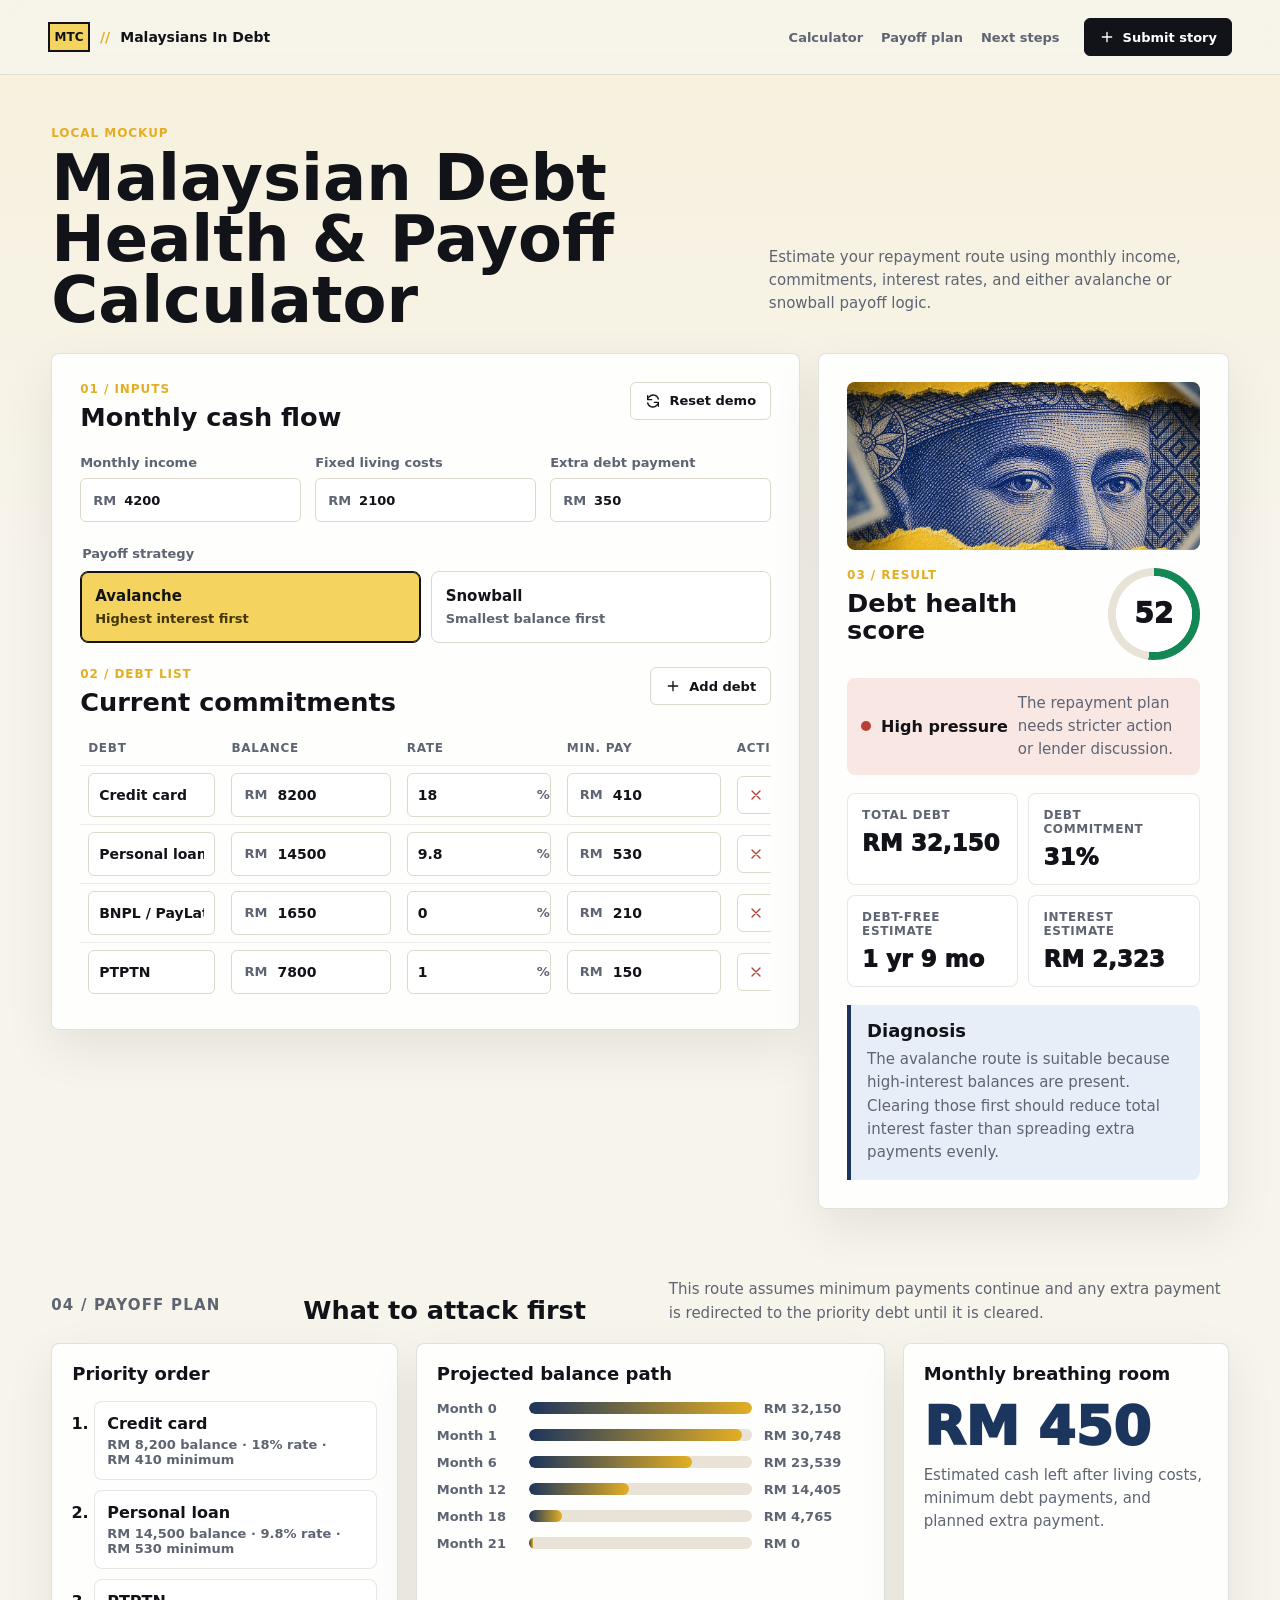
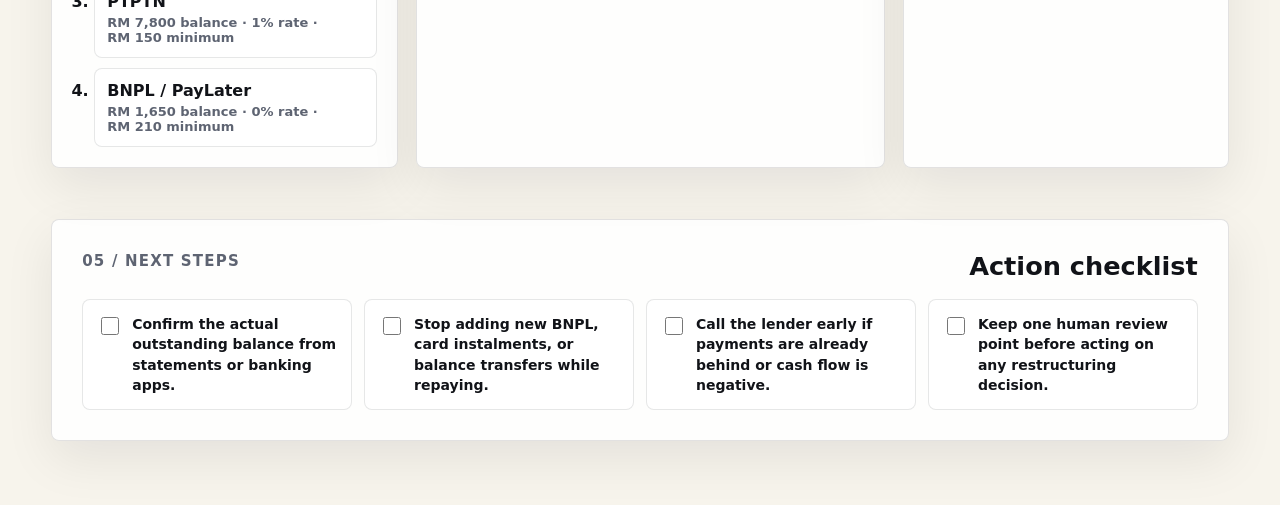
==== index.html @ d9e8694c "Publish debt calculator static preview" ====
<!doctype html>
<html lang="en">
  <head>
    <meta charset="UTF-8" />
    <meta name="viewport" content="width=device-width, initial-scale=1.0" />
    <meta
      name="description"
      content="A local mockup for the Malaysian Debt Health and Payoff Calculator."
    />
    <title>Debt Health & Payoff Calculator | Malaysians In Debt</title>
    <link rel="stylesheet" href="./debt-calculator.css" />
    <script defer src="./debt-calculator.js"></script>
  </head>
  <body>
    <header class="site-header" aria-label="Primary navigation">
      <a class="brand-lockup" href="#calculator" aria-label="Malaysians In Debt calculator">
        <span class="brand-mark">MTC</span>
        <span class="brand-divider" aria-hidden="true">//</span>
        <span>Malaysians In Debt</span>
      </a>
      <nav class="header-nav" aria-label="Page sections">
        <a href="#calculator">Calculator</a>
        <a href="#payoff-plan">Payoff plan</a>
        <a href="#next-steps">Next steps</a>
      </nav>
      <a class="header-action" href="./submission.html">
        <svg viewBox="0 0 24 24" aria-hidden="true">
          <path d="M12 5v14m-7-7h14" />
        </svg>
        Submit story
      </a>
    </header>

    <main>
      <section class="calculator-shell" id="calculator" aria-labelledby="page-title">
        <div class="app-title-row">
          <div>
            <p class="section-code">Local mockup</p>
            <h1 id="page-title">Malaysian Debt Health & Payoff Calculator</h1>
          </div>
          <p class="title-note">
            Estimate your repayment route using monthly income, commitments, interest rates,
            and either avalanche or snowball payoff logic.
          </p>
        </div>

        <div class="workbench">
          <section class="input-panel" aria-labelledby="inputs-title">
            <div class="panel-heading">
              <div>
                <p class="section-code">01 / Inputs</p>
                <h2 id="inputs-title">Monthly cash flow</h2>
              </div>
              <button class="reset-button" type="button" id="reset-demo">
                <svg viewBox="0 0 24 24" aria-hidden="true">
                  <path d="M4 4v6h6M20 20v-6h-6" />
                  <path d="M20 9A8 8 0 0 0 6.3 5.7L4 8m16 8-2.3 2.3A8 8 0 0 1 4 15" />
                </svg>
                Reset demo
              </button>
            </div>

            <form class="calculator-form" id="calculator-form">
              <div class="field-grid three-columns">
                <label>
                  <span>Monthly income</span>
                  <div class="money-field">
                    <span>RM</span>
                    <input id="monthly-income" type="number" min="0" step="50" value="4200" />
                  </div>
                </label>
                <label>
                  <span>Fixed living costs</span>
                  <div class="money-field">
                    <span>RM</span>
                    <input id="monthly-expenses" type="number" min="0" step="50" value="2100" />
                  </div>
                </label>
                <label>
                  <span>Extra debt payment</span>
                  <div class="money-field">
                    <span>RM</span>
                    <input id="extra-payment" type="number" min="0" step="25" value="350" />
                  </div>
                </label>
              </div>

              <fieldset class="strategy-fieldset">
                <legend>Payoff strategy</legend>
                <div class="segmented-control" role="radiogroup" aria-label="Payoff strategy">
                  <label>
                    <input type="radio" name="strategy" value="avalanche" checked />
                    <span>
                      <strong>Avalanche</strong>
                      Highest interest first
                    </span>
                  </label>
                  <label>
                    <input type="radio" name="strategy" value="snowball" />
                    <span>
                      <strong>Snowball</strong>
                      Smallest balance first
                    </span>
                  </label>
                </div>
              </fieldset>

              <section class="debt-editor" aria-labelledby="debts-title">
                <div class="editor-heading">
                  <div>
                    <p class="section-code">02 / Debt list</p>
                    <h2 id="debts-title">Current commitments</h2>
                  </div>
                  <button class="secondary-button" type="button" id="add-debt">
                    <svg viewBox="0 0 24 24" aria-hidden="true">
                      <path d="M12 5v14m-7-7h14" />
                    </svg>
                    Add debt
                  </button>
                </div>

                <div class="debt-table-wrap">
                  <table class="debt-table">
                    <thead>
                      <tr>
                        <th scope="col">Debt</th>
                        <th scope="col">Balance</th>
                        <th scope="col">Rate</th>
                        <th scope="col">Min. pay</th>
                        <th scope="col">Action</th>
                      </tr>
                    </thead>
                    <tbody id="debt-rows"></tbody>
                  </table>
                </div>
              </section>
            </form>
          </section>

          <aside class="results-panel" aria-labelledby="results-title">
            <div class="visual-strip">
              <img
                src="./assets/debt-cover-mtc-yellow.png"
                alt="MoneyTakCukup campaign visual with Malaysian ringgit artwork"
              />
            </div>

            <div class="score-block">
              <div>
                <p class="section-code">03 / Result</p>
                <h2 id="results-title">Debt health score</h2>
              </div>
              <div class="score-ring" aria-label="Debt health score">
                <span id="health-score">0</span>
              </div>
            </div>

            <div class="status-line" id="status-line">
              <span class="status-dot"></span>
              <strong id="status-label">Calculating</strong>
              <span id="status-copy">Enter debt details to generate the diagnosis.</span>
            </div>

            <dl class="metric-grid">
              <div>
                <dt>Total debt</dt>
                <dd id="total-debt">RM0</dd>
              </div>
              <div>
                <dt>Debt commitment</dt>
                <dd id="debt-commitment">0%</dd>
              </div>
              <div>
                <dt>Debt-free estimate</dt>
                <dd id="payoff-months">0 months</dd>
              </div>
              <div>
                <dt>Interest estimate</dt>
                <dd id="interest-paid">RM0</dd>
              </div>
            </dl>

            <div class="diagnosis">
              <h3>Diagnosis</h3>
              <p id="diagnosis-copy"></p>
            </div>
          </aside>
        </div>
      </section>

      <section class="plan-section" id="payoff-plan" aria-labelledby="plan-title">
        <div class="section-heading">
          <p class="section-code">04 / Payoff plan</p>
          <h2 id="plan-title">What to attack first</h2>
          <p>
            This route assumes minimum payments continue and any extra payment is redirected
            to the priority debt until it is cleared.
          </p>
        </div>

        <div class="plan-grid">
          <div class="priority-panel">
            <h3>Priority order</h3>
            <ol class="priority-list" id="priority-list"></ol>
          </div>
          <div class="timeline-panel">
            <h3>Projected balance path</h3>
            <div class="payoff-bars" id="payoff-bars" aria-label="Projected balance path"></div>
          </div>
          <div class="cashflow-panel">
            <h3>Monthly breathing room</h3>
            <div class="breathing-number" id="breathing-room">RM0</div>
            <p id="breathing-copy"></p>
          </div>
        </div>
      </section>

      <section class="next-section" id="next-steps" aria-labelledby="next-title">
        <div class="section-heading">
          <p class="section-code">05 / Next steps</p>
          <h2 id="next-title">Action checklist</h2>
        </div>
        <div class="checklist-grid">
          <label>
            <input type="checkbox" />
            <span>Confirm the actual outstanding balance from statements or banking apps.</span>
          </label>
          <label>
            <input type="checkbox" />
            <span>Stop adding new BNPL, card instalments, or balance transfers while repaying.</span>
          </label>
          <label>
            <input type="checkbox" />
            <span>Call the lender early if payments are already behind or cash flow is negative.</span>
          </label>
          <label>
            <input type="checkbox" />
            <span>Keep one human review point before acting on any restructuring decision.</span>
          </label>
        </div>
      </section>
    </main>
  </body>
</html>
---- debt-calculator.css ----
:root {
  --ink: #111318;
  --muted: #5e6472;
  --paper: #f7f4ec;
  --surface: #ffffff;
  --line: #ddd8cc;
  --yellow: #f4d35e;
  --yellow-strong: #e3ae24;
  --blue: #1c355d;
  --blue-soft: #e8eef8;
  --green: #148757;
  --green-soft: #e4f5ec;
  --red: #b84034;
  --red-soft: #f9e7e4;
  --shadow: 0 18px 50px rgba(17, 19, 24, 0.08);
  font-family:
    Inter, ui-sans-serif, system-ui, -apple-system, BlinkMacSystemFont, "Segoe UI",
    sans-serif;
}

* {
  box-sizing: border-box;
}

body {
  margin: 0;
  background:
    linear-gradient(180deg, rgba(244, 211, 94, 0.12), rgba(247, 244, 236, 0) 36rem),
    var(--paper);
  color: var(--ink);
}

button,
input {
  font: inherit;
}

a {
  color: inherit;
  text-decoration: none;
}

.site-header {
  position: sticky;
  top: 0;
  z-index: 10;
  display: grid;
  grid-template-columns: 1fr auto auto;
  align-items: center;
  gap: 24px;
  padding: 18px clamp(18px, 4vw, 48px);
  border-bottom: 1px solid rgba(17, 19, 24, 0.1);
  background: rgba(247, 244, 236, 0.9);
  backdrop-filter: blur(18px);
}

.brand-lockup,
.header-nav,
.header-action,
.reset-button,
.secondary-button {
  display: inline-flex;
  align-items: center;
}

.brand-lockup {
  gap: 10px;
  min-width: 0;
  font-size: 14px;
  font-weight: 800;
  letter-spacing: 0;
}

.brand-mark {
  display: inline-grid;
  place-items: center;
  width: 42px;
  height: 30px;
  border: 2px solid var(--ink);
  background: var(--yellow);
  font-size: 12px;
  line-height: 1;
}

.brand-divider {
  color: var(--yellow-strong);
}

.header-nav {
  gap: 18px;
  color: var(--muted);
  font-size: 13px;
  font-weight: 700;
}

.header-nav a:hover {
  color: var(--ink);
}

.header-action,
.reset-button,
.secondary-button {
  gap: 8px;
  height: 38px;
  padding: 0 14px;
  border: 1px solid var(--ink);
  border-radius: 6px;
  background: var(--ink);
  color: var(--surface);
  font-size: 13px;
  font-weight: 800;
  cursor: pointer;
}

.reset-button,
.secondary-button {
  border-color: var(--line);
  background: var(--surface);
  color: var(--ink);
}

.header-action svg,
.reset-button svg,
.secondary-button svg,
.remove-debt svg {
  width: 16px;
  height: 16px;
  fill: none;
  stroke: currentColor;
  stroke-width: 2;
  stroke-linecap: round;
  stroke-linejoin: round;
  flex: 0 0 auto;
}

main {
  width: min(1440px, 100%);
  margin: 0 auto;
}

.calculator-shell,
.plan-section,
.next-section {
  padding: clamp(22px, 4vw, 54px);
}

.app-title-row {
  display: grid;
  grid-template-columns: minmax(0, 1fr) minmax(260px, 460px);
  gap: 24px;
  align-items: end;
  margin-bottom: 22px;
}

.section-code {
  margin: 0 0 8px;
  color: var(--yellow-strong);
  font-size: 12px;
  font-weight: 900;
  letter-spacing: 0.08em;
  text-transform: uppercase;
}

h1,
h2,
h3,
p {
  margin-top: 0;
}

h1 {
  max-width: 780px;
  margin-bottom: 0;
  font-size: clamp(34px, 5vw, 72px);
  line-height: 0.95;
  letter-spacing: 0;
}

h2 {
  margin-bottom: 0;
  font-size: clamp(22px, 2vw, 30px);
  line-height: 1.08;
  letter-spacing: 0;
}

h3 {
  margin-bottom: 16px;
  font-size: 18px;
  line-height: 1.15;
}

.title-note,
.section-heading p,
.diagnosis p,
.cashflow-panel p,
.status-line span:last-child {
  color: var(--muted);
  font-size: 15px;
  line-height: 1.55;
}

.workbench {
  display: grid;
  grid-template-columns: minmax(0, 1.55fr) minmax(360px, 0.85fr);
  gap: 18px;
  align-items: start;
}

.input-panel,
.results-panel,
.priority-panel,
.timeline-panel,
.cashflow-panel,
.next-section {
  border: 1px solid rgba(17, 19, 24, 0.12);
  border-radius: 8px;
  background: rgba(255, 255, 255, 0.88);
  box-shadow: var(--shadow);
}

.input-panel,
.results-panel {
  padding: clamp(18px, 2.5vw, 28px);
}

.panel-heading,
.editor-heading,
.score-block,
.section-heading {
  display: flex;
  justify-content: space-between;
  gap: 18px;
  align-items: flex-start;
}

.calculator-form {
  display: grid;
  gap: 24px;
  margin-top: 24px;
}

.field-grid {
  display: grid;
  gap: 14px;
}

.three-columns {
  grid-template-columns: repeat(3, minmax(0, 1fr));
}

label {
  display: grid;
  gap: 8px;
  min-width: 0;
  color: var(--muted);
  font-size: 13px;
  font-weight: 800;
}

.money-field,
.table-input,
.rate-field {
  display: flex;
  align-items: center;
  min-height: 44px;
  border: 1px solid var(--line);
  border-radius: 6px;
  background: var(--surface);
  color: var(--muted);
  overflow: hidden;
}

.money-field span,
.rate-field span {
  padding-left: 12px;
  font-size: 13px;
  font-weight: 900;
}

input {
  width: 100%;
  min-width: 0;
  border: 0;
  background: transparent;
  color: var(--ink);
  outline: none;
}

.money-field input,
.rate-field input {
  padding: 11px 12px 11px 8px;
  font-weight: 800;
}

.strategy-fieldset {
  margin: 0;
  padding: 0;
  border: 0;
}

.strategy-fieldset legend {
  margin-bottom: 10px;
  color: var(--muted);
  font-size: 13px;
  font-weight: 900;
}

.segmented-control {
  display: grid;
  grid-template-columns: repeat(2, minmax(0, 1fr));
  gap: 10px;
}

.segmented-control label {
  position: relative;
  display: block;
  cursor: pointer;
}

.segmented-control input {
  position: absolute;
  inset: 0;
  opacity: 0;
}

.segmented-control span {
  display: grid;
  gap: 4px;
  min-height: 70px;
  padding: 14px;
  border: 1px solid var(--line);
  border-radius: 8px;
  background: var(--surface);
  color: var(--muted);
  font-size: 13px;
  line-height: 1.35;
}

.segmented-control strong {
  color: var(--ink);
  font-size: 15px;
}

.segmented-control input:checked + span {
  border-color: var(--ink);
  background: var(--yellow);
  color: #433709;
  box-shadow: inset 0 0 0 1px var(--ink);
}

.debt-editor {
  display: grid;
  gap: 14px;
}

.debt-table-wrap {
  width: 100%;
  overflow-x: auto;
}

.debt-table {
  width: 100%;
  min-width: 720px;
  border-collapse: collapse;
}

.debt-table th {
  padding: 10px 8px;
  color: var(--muted);
  font-size: 12px;
  font-weight: 900;
  text-align: left;
  text-transform: uppercase;
  letter-spacing: 0.06em;
}

.debt-table td {
  padding: 7px 8px;
  border-top: 1px solid rgba(17, 19, 24, 0.08);
}

.debt-name,
.table-input input,
.rate-field input {
  padding: 11px 10px;
  font-size: 14px;
  font-weight: 800;
}

.debt-name {
  min-height: 44px;
  border: 1px solid var(--line);
  border-radius: 6px;
  background: var(--surface);
  color: var(--ink);
}

.remove-debt {
  display: inline-grid;
  place-items: center;
  width: 38px;
  height: 38px;
  border: 1px solid var(--line);
  border-radius: 6px;
  background: var(--surface);
  color: var(--red);
  cursor: pointer;
}

.results-panel {
  display: grid;
  gap: 18px;
  position: sticky;
  top: 92px;
}

.visual-strip {
  height: 168px;
  border-radius: 8px;
  overflow: hidden;
  background: var(--yellow);
}

.visual-strip img {
  width: 100%;
  height: 100%;
  object-fit: cover;
  object-position: center 18%;
  display: block;
}

.score-ring {
  --score: 0;
  display: grid;
  place-items: center;
  width: 92px;
  height: 92px;
  border-radius: 50%;
  background:
    radial-gradient(circle at center, var(--surface) 0 58%, transparent 59%),
    conic-gradient(var(--green) calc(var(--score) * 1%), #e8e2d7 0);
  color: var(--ink);
  flex: 0 0 auto;
}

.score-ring span {
  font-size: 28px;
  font-weight: 950;
}

.status-line {
  display: grid;
  grid-template-columns: auto auto 1fr;
  gap: 10px;
  align-items: center;
  padding: 14px;
  border-radius: 8px;
  background: var(--green-soft);
}

.status-line.warning {
  background: #fff4d3;
}

.status-line.danger {
  background: var(--red-soft);
}

.status-dot {
  width: 10px;
  height: 10px;
  border-radius: 50%;
  background: var(--green);
}

.status-line.warning .status-dot {
  background: var(--yellow-strong);
}

.status-line.danger .status-dot {
  background: var(--red);
}

.metric-grid {
  display: grid;
  grid-template-columns: repeat(2, minmax(0, 1fr));
  gap: 10px;
  margin: 0;
}

.metric-grid div {
  min-height: 92px;
  padding: 14px;
  border: 1px solid rgba(17, 19, 24, 0.1);
  border-radius: 8px;
  background: var(--surface);
}

.metric-grid dt {
  color: var(--muted);
  font-size: 12px;
  font-weight: 900;
  text-transform: uppercase;
  letter-spacing: 0.05em;
}

.metric-grid dd {
  margin: 10px 0 0;
  color: var(--ink);
  font-size: 23px;
  font-weight: 950;
  line-height: 1;
}

.diagnosis {
  padding: 16px;
  border-left: 4px solid var(--blue);
  background: var(--blue-soft);
  border-radius: 0 8px 8px 0;
}

.diagnosis h3 {
  margin-bottom: 6px;
}

.diagnosis p {
  margin-bottom: 0;
}

.plan-section {
  padding-top: 18px;
}

.section-heading {
  align-items: end;
  margin-bottom: 18px;
}

.section-heading p:last-child {
  max-width: 560px;
  margin-bottom: 0;
}

.plan-grid {
  display: grid;
  grid-template-columns: minmax(260px, 0.85fr) minmax(360px, 1.15fr) minmax(240px, 0.8fr);
  gap: 18px;
}

.priority-panel,
.timeline-panel,
.cashflow-panel {
  padding: 20px;
}

.priority-list {
  display: grid;
  gap: 10px;
  margin: 0;
  padding-left: 22px;
}

.priority-list li {
  padding: 12px;
  border: 1px solid rgba(17, 19, 24, 0.1);
  border-radius: 8px;
  background: var(--surface);
  font-weight: 850;
}

.priority-list span {
  display: block;
  margin-top: 4px;
  color: var(--muted);
  font-size: 13px;
  font-weight: 700;
}

.payoff-bars {
  display: grid;
  gap: 12px;
}

.bar-row {
  display: grid;
  grid-template-columns: 80px 1fr 100px;
  gap: 12px;
  align-items: center;
  color: var(--muted);
  font-size: 13px;
  font-weight: 800;
}

.bar-track {
  height: 12px;
  border-radius: 999px;
  background: #e8e2d7;
  overflow: hidden;
}

.bar-fill {
  height: 100%;
  border-radius: inherit;
  background: linear-gradient(90deg, var(--blue), var(--yellow-strong));
}

.breathing-number {
  margin-bottom: 12px;
  color: var(--blue);
  font-size: clamp(34px, 5vw, 54px);
  font-weight: 950;
  line-height: 0.95;
}

.next-section {
  margin: 0 clamp(22px, 4vw, 54px) clamp(28px, 5vw, 72px);
  padding: clamp(20px, 3vw, 30px);
}

.checklist-grid {
  display: grid;
  grid-template-columns: repeat(4, minmax(0, 1fr));
  gap: 12px;
}

.checklist-grid label {
  display: grid;
  grid-template-columns: auto 1fr;
  align-items: start;
  gap: 10px;
  min-height: 104px;
  padding: 14px;
  border: 1px solid rgba(17, 19, 24, 0.1);
  border-radius: 8px;
  background: var(--surface);
  color: var(--ink);
  font-size: 14px;
  line-height: 1.45;
  font-weight: 750;
}

.checklist-grid input {
  width: 18px;
  height: 18px;
  accent-color: var(--ink);
}

@media (max-width: 1100px) {
  .site-header {
    grid-template-columns: 1fr auto;
  }

  .header-nav {
    display: none;
  }

  .workbench,
  .app-title-row,
  .plan-grid {
    grid-template-columns: 1fr;
  }

  .results-panel {
    position: static;
  }

  .checklist-grid {
    grid-template-columns: repeat(2, minmax(0, 1fr));
  }
}

@media (max-width: 760px) {
  .site-header {
    gap: 10px;
    padding: 14px 16px;
  }

  .brand-lockup span:last-child {
    display: none;
  }

  .header-action {
    padding: 0 10px;
  }

  .calculator-shell,
  .plan-section {
    padding: 18px 14px;
  }

  h1 {
    font-size: 40px;
  }

  .three-columns,
  .segmented-control,
  .metric-grid,
  .checklist-grid {
    grid-template-columns: 1fr;
  }

  .panel-heading,
  .editor-heading,
  .score-block,
  .section-heading {
    display: grid;
  }

  .visual-strip {
    height: 132px;
  }

  .bar-row {
    grid-template-columns: 64px 1fr;
  }

  .bar-row strong {
    grid-column: 1 / -1;
  }

  .debt-table-wrap {
    overflow: visible;
  }

  .debt-table {
    min-width: 0;
  }

  .debt-table thead {
    display: none;
  }

  .debt-table,
  .debt-table tbody,
  .debt-table tr,
  .debt-table td {
    display: block;
    width: 100%;
  }

  .debt-table tbody {
    display: grid;
    gap: 12px;
  }

  .debt-table tr {
    display: grid;
    grid-template-columns: 1fr 1fr;
    gap: 10px;
    padding: 12px;
    border: 1px solid rgba(17, 19, 24, 0.1);
    border-radius: 8px;
    background: var(--surface);
  }

  .debt-table td {
    padding: 0;
    border-top: 0;
  }

  .debt-table td::before {
    content: attr(data-label);
    display: block;
    margin-bottom: 6px;
    color: var(--muted);
    font-size: 10px;
    font-weight: 900;
    letter-spacing: 0.06em;
    text-transform: uppercase;
  }

  .debt-table td:first-child,
  .debt-table td:last-child {
    grid-column: 1 / -1;
  }

  .remove-debt {
    width: 100%;
  }

  .next-section {
    margin: 0 14px 28px;
  }
}
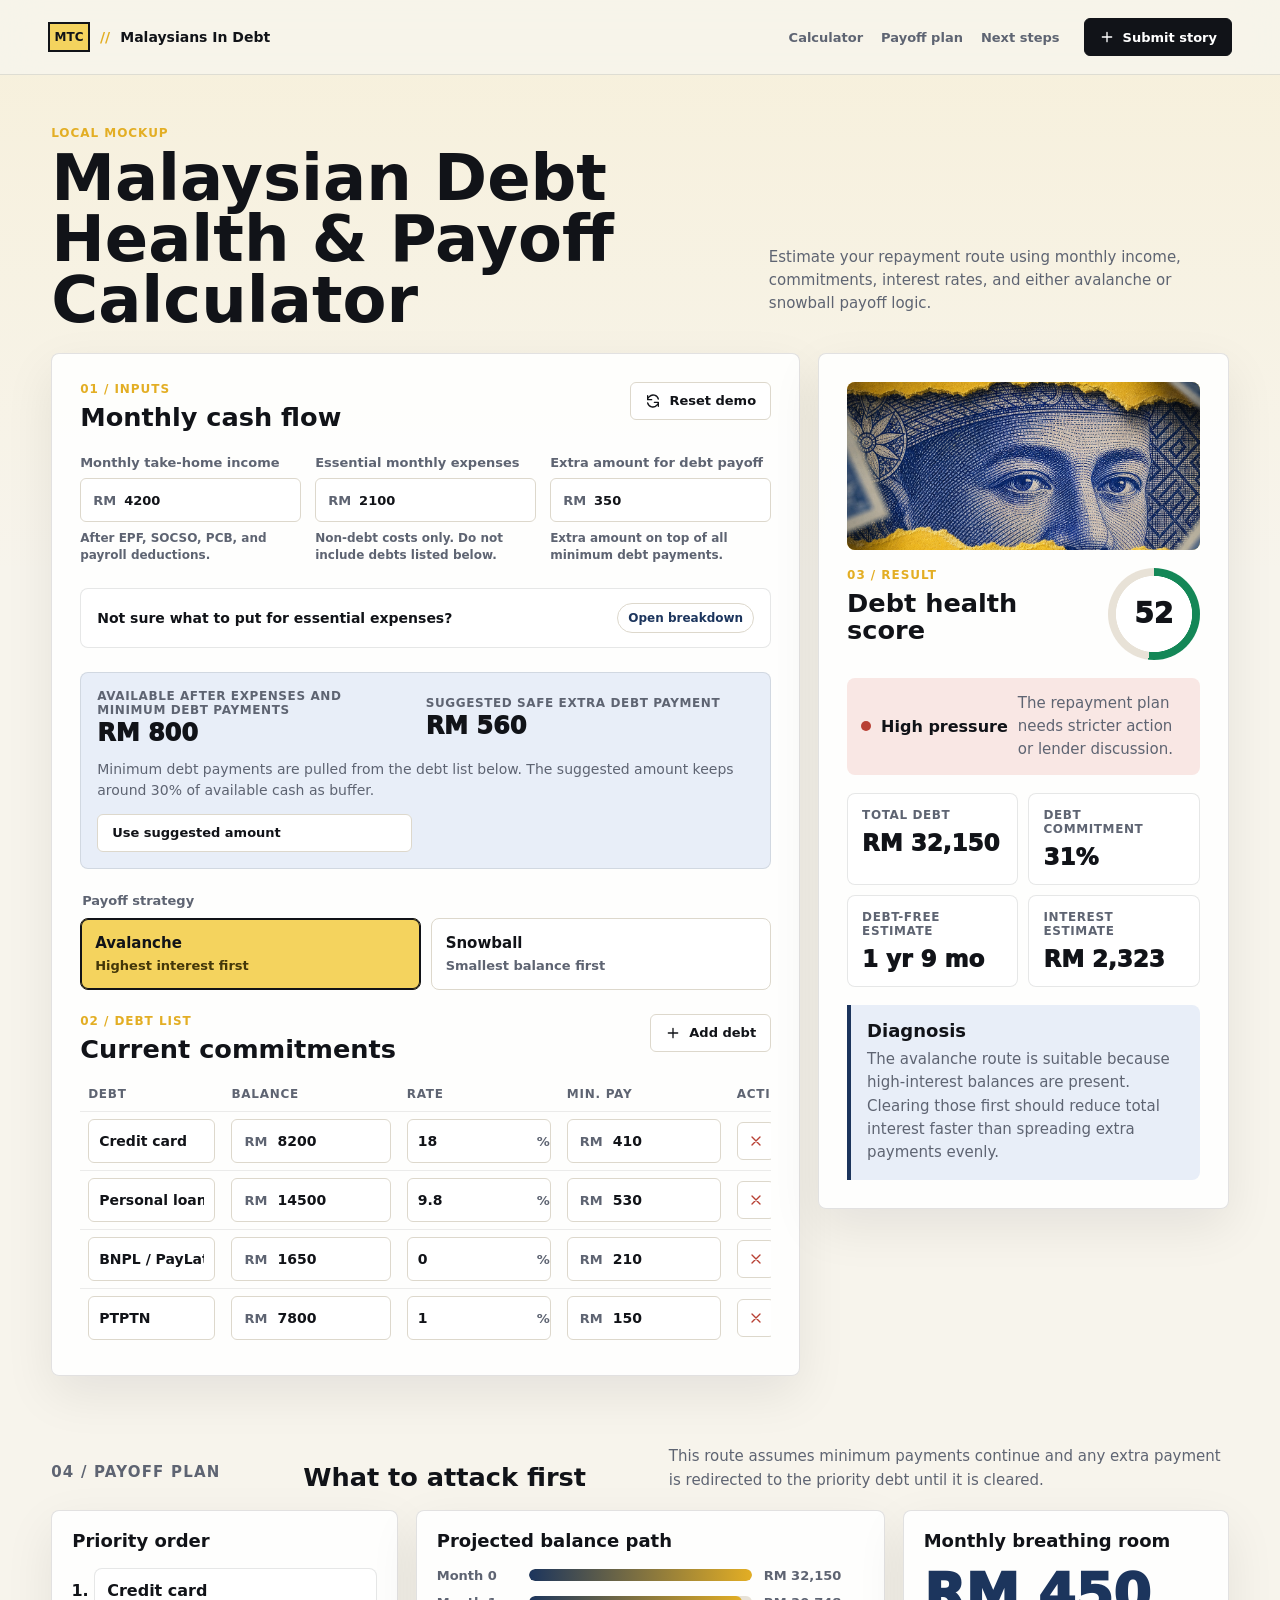
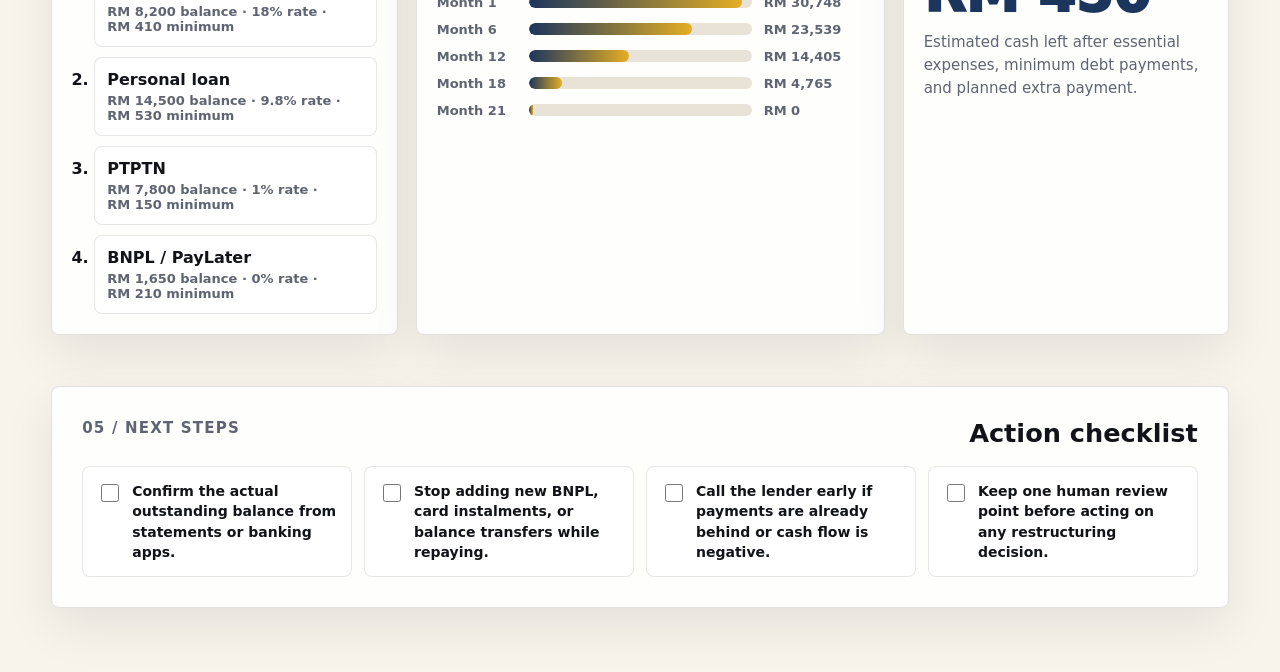
==== commit 1f48024b: "Clarify cash flow inputs and extra repayment" ====
--- a/index.html
+++ b/index.html
@@ -63,27 +63,147 @@
             <form class="calculator-form" id="calculator-form">
               <div class="field-grid three-columns">
                 <label>
-                  <span>Monthly income</span>
+                  <span>Monthly take-home income</span>
                   <div class="money-field">
                     <span>RM</span>
-                    <input id="monthly-income" type="number" min="0" step="50" value="4200" />
-                  </div>
+                    <input
+                      id="monthly-income"
+                      type="number"
+                      min="0"
+                      step="50"
+                      value="4200"
+                      aria-describedby="income-help"
+                    />
+                  </div>
+                  <small id="income-help">After EPF, SOCSO, PCB, and payroll deductions.</small>
                 </label>
                 <label>
-                  <span>Fixed living costs</span>
+                  <span>Essential monthly expenses</span>
                   <div class="money-field">
                     <span>RM</span>
-                    <input id="monthly-expenses" type="number" min="0" step="50" value="2100" />
-                  </div>
+                    <input
+                      id="monthly-expenses"
+                      type="number"
+                      min="0"
+                      step="50"
+                      value="2100"
+                      aria-describedby="expenses-help"
+                    />
+                  </div>
+                  <small id="expenses-help">Non-debt costs only. Do not include debts listed below.</small>
                 </label>
                 <label>
-                  <span>Extra debt payment</span>
+                  <span>Extra amount for debt payoff</span>
                   <div class="money-field">
                     <span>RM</span>
-                    <input id="extra-payment" type="number" min="0" step="25" value="350" />
-                  </div>
+                    <input
+                      id="extra-payment"
+                      type="number"
+                      min="0"
+                      step="25"
+                      value="350"
+                      aria-describedby="extra-payment-help"
+                    />
+                  </div>
+                  <small id="extra-payment-help">Extra amount on top of all minimum debt payments.</small>
                 </label>
               </div>
+
+              <details class="expense-breakdown">
+                <summary>
+                  <span>Not sure what to put for essential expenses?</span>
+                  <strong>Open breakdown</strong>
+                </summary>
+                <p>
+                  Use this optional breakdown for non-debt expenses only. Credit card,
+                  personal loan, BNPL, PTPTN, and other debt payments should stay in the
+                  debt list below.
+                </p>
+                <div class="expense-grid">
+                  <label>
+                    <span>Rent / parents' house</span>
+                    <div class="money-field">
+                      <span>RM</span>
+                      <input data-expense-item type="number" min="0" step="10" value="700" />
+                    </div>
+                  </label>
+                  <label>
+                    <span>Food and groceries</span>
+                    <div class="money-field">
+                      <span>RM</span>
+                      <input data-expense-item type="number" min="0" step="10" value="650" />
+                    </div>
+                  </label>
+                  <label>
+                    <span>Petrol / toll / transport</span>
+                    <div class="money-field">
+                      <span>RM</span>
+                      <input data-expense-item type="number" min="0" step="10" value="300" />
+                    </div>
+                  </label>
+                  <label>
+                    <span>Utilities</span>
+                    <div class="money-field">
+                      <span>RM</span>
+                      <input data-expense-item type="number" min="0" step="10" value="120" />
+                    </div>
+                  </label>
+                  <label>
+                    <span>Phone / internet</span>
+                    <div class="money-field">
+                      <span>RM</span>
+                      <input data-expense-item type="number" min="0" step="10" value="100" />
+                    </div>
+                  </label>
+                  <label>
+                    <span>Insurance / medical</span>
+                    <div class="money-field">
+                      <span>RM</span>
+                      <input data-expense-item type="number" min="0" step="10" value="160" />
+                    </div>
+                  </label>
+                  <label>
+                    <span>Family support</span>
+                    <div class="money-field">
+                      <span>RM</span>
+                      <input data-expense-item type="number" min="0" step="10" value="0" />
+                    </div>
+                  </label>
+                  <label>
+                    <span>Subscriptions / other</span>
+                    <div class="money-field">
+                      <span>RM</span>
+                      <input data-expense-item type="number" min="0" step="10" value="70" />
+                    </div>
+                  </label>
+                </div>
+                <div class="breakdown-footer">
+                  <div>
+                    <span>Breakdown total</span>
+                    <strong id="expense-breakdown-total">RM0</strong>
+                  </div>
+                  <button class="secondary-button" type="button" id="use-expense-breakdown">
+                    Use this as expenses
+                  </button>
+                </div>
+              </details>
+
+              <section class="extra-guidance" aria-label="Extra repayment guidance">
+                <div>
+                  <span>Available after expenses and minimum debt payments</span>
+                  <strong id="available-after-minimums">RM0</strong>
+                </div>
+                <div>
+                  <span>Suggested safe extra debt payment</span>
+                  <strong id="suggested-extra-payment">RM0</strong>
+                </div>
+                <p id="extra-payment-guidance">
+                  Minimum debt payments are calculated from the debt list below.
+                </p>
+                <button class="secondary-button" type="button" id="use-suggested-extra">
+                  Use suggested amount
+                </button>
+              </section>
 
               <fieldset class="strategy-fieldset">
                 <legend>Payoff strategy</legend>
--- a/debt-calculator.css
+++ b/debt-calculator.css
@@ -257,6 +257,14 @@
   font-weight: 800;
 }
 
+label small {
+  min-height: 34px;
+  color: var(--muted);
+  font-size: 12px;
+  line-height: 1.4;
+  font-weight: 650;
+}
+
 .money-field,
 .table-input,
 .rate-field {
@@ -290,6 +298,124 @@
 .rate-field input {
   padding: 11px 12px 11px 8px;
   font-weight: 800;
+}
+
+.expense-breakdown,
+.extra-guidance {
+  border: 1px solid rgba(17, 19, 24, 0.1);
+  border-radius: 8px;
+  background: var(--surface);
+}
+
+.expense-breakdown {
+  overflow: hidden;
+}
+
+.expense-breakdown summary {
+  display: flex;
+  align-items: center;
+  justify-content: space-between;
+  gap: 12px;
+  padding: 14px 16px;
+  color: var(--ink);
+  font-size: 14px;
+  font-weight: 900;
+  cursor: pointer;
+  list-style: none;
+}
+
+.expense-breakdown summary::-webkit-details-marker {
+  display: none;
+}
+
+.expense-breakdown summary strong {
+  padding: 7px 10px;
+  border: 1px solid var(--line);
+  border-radius: 999px;
+  color: var(--blue);
+  font-size: 12px;
+  white-space: nowrap;
+}
+
+.expense-breakdown[open] summary {
+  border-bottom: 1px solid rgba(17, 19, 24, 0.08);
+}
+
+.expense-breakdown p {
+  margin: 14px 16px 0;
+  color: var(--muted);
+  font-size: 14px;
+  line-height: 1.5;
+}
+
+.expense-grid {
+  display: grid;
+  grid-template-columns: repeat(4, minmax(0, 1fr));
+  gap: 12px;
+  padding: 16px;
+}
+
+.expense-grid label {
+  gap: 6px;
+  font-size: 12px;
+}
+
+.breakdown-footer {
+  display: flex;
+  align-items: center;
+  justify-content: space-between;
+  gap: 14px;
+  padding: 14px 16px;
+  border-top: 1px solid rgba(17, 19, 24, 0.08);
+  background: rgba(244, 211, 94, 0.14);
+}
+
+.breakdown-footer div,
+.extra-guidance div {
+  display: grid;
+  gap: 4px;
+}
+
+.breakdown-footer span,
+.extra-guidance span {
+  color: var(--muted);
+  font-size: 12px;
+  font-weight: 900;
+  letter-spacing: 0.05em;
+  text-transform: uppercase;
+}
+
+.breakdown-footer strong,
+.extra-guidance strong {
+  color: var(--ink);
+  font-size: 24px;
+  line-height: 1;
+  font-weight: 950;
+}
+
+.extra-guidance {
+  display: grid;
+  grid-template-columns: repeat(2, minmax(0, 1fr)) auto;
+  gap: 14px;
+  align-items: center;
+  padding: 16px;
+  background: var(--blue-soft);
+}
+
+.extra-guidance p {
+  grid-column: 1 / -1;
+  margin: 0;
+  color: var(--muted);
+  font-size: 14px;
+  line-height: 1.45;
+}
+
+.extra-guidance.warning {
+  background: #fff4d3;
+}
+
+.extra-guidance.danger {
+  background: var(--red-soft);
 }
 
 .strategy-fieldset {
@@ -693,9 +819,20 @@
   }
 
   .three-columns,
+  .expense-grid,
   .segmented-control,
   .metric-grid,
   .checklist-grid {
+    grid-template-columns: 1fr;
+  }
+
+  .expense-breakdown summary,
+  .breakdown-footer {
+    align-items: flex-start;
+    flex-direction: column;
+  }
+
+  .extra-guidance {
     grid-template-columns: 1fr;
   }
 
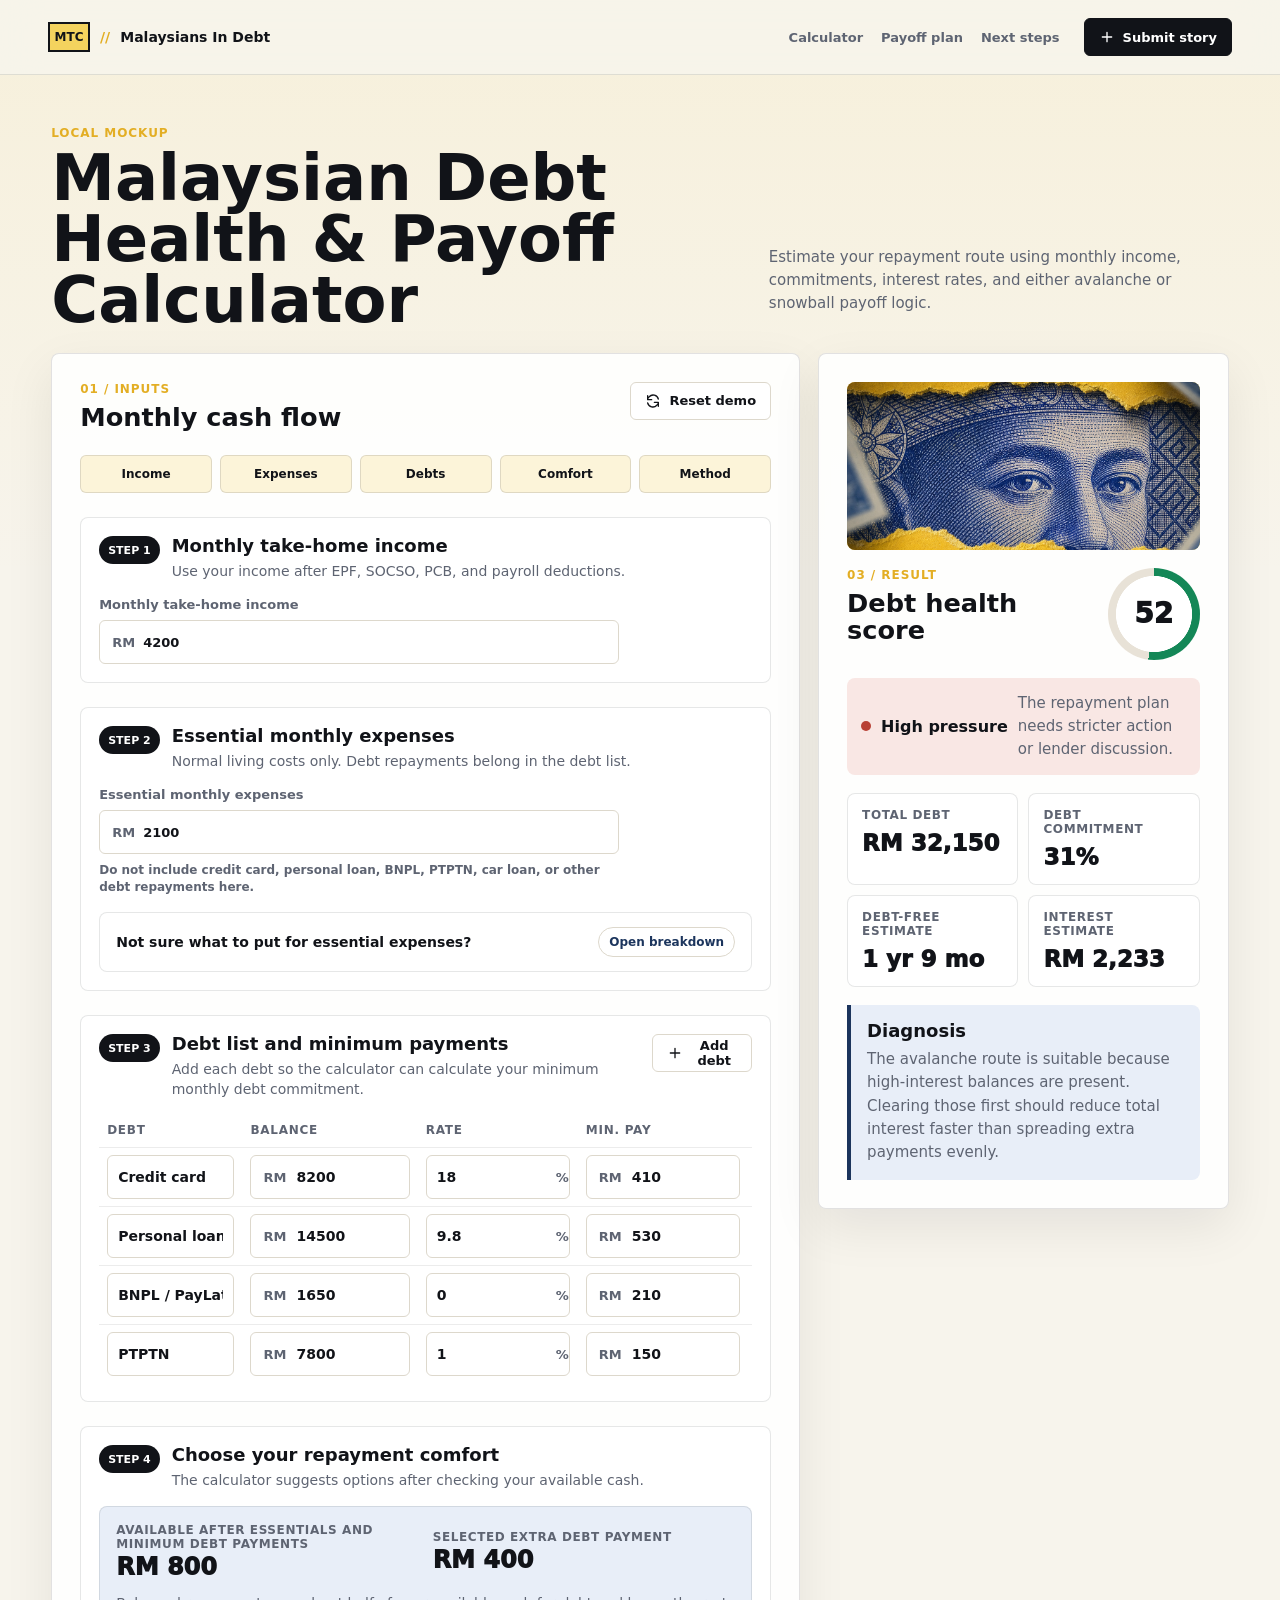
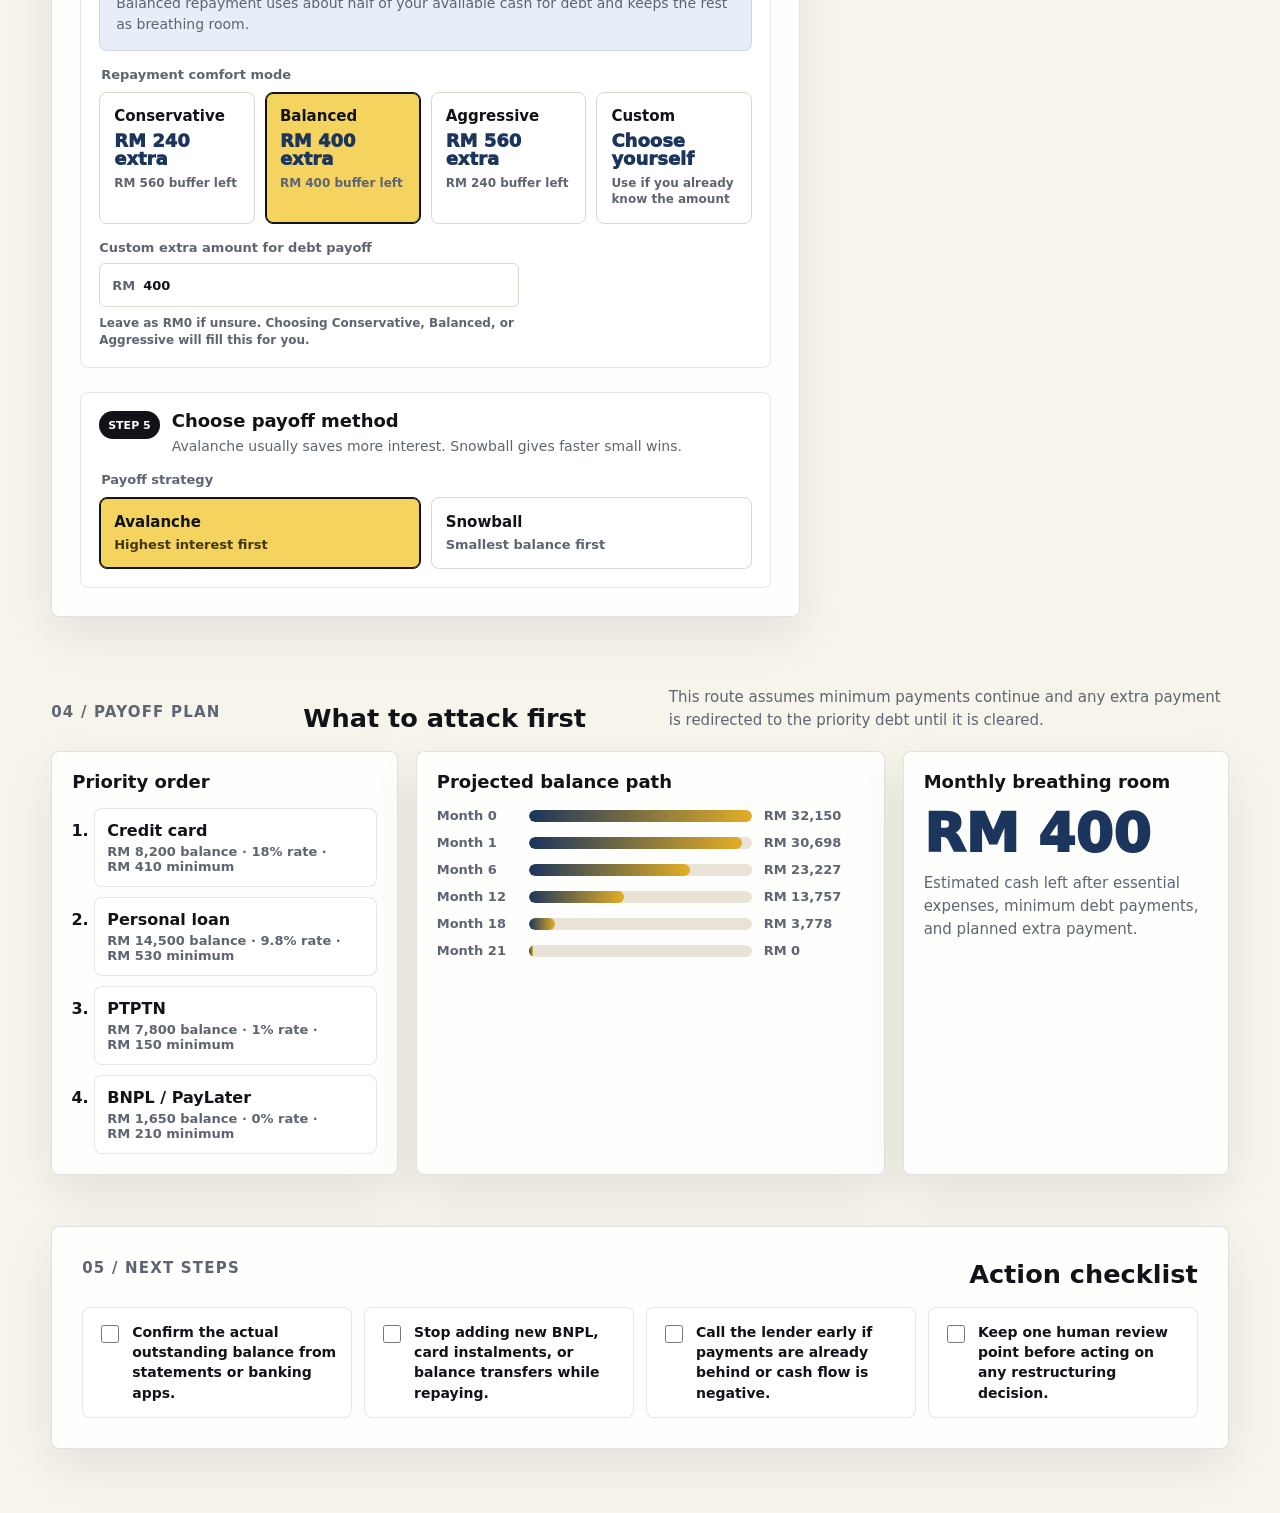
==== commit 9f0ffe6b: "Implement guided debt payoff flow" ====
--- a/index.html
+++ b/index.html
@@ -61,175 +61,136 @@
             </div>
 
             <form class="calculator-form" id="calculator-form">
-              <div class="field-grid three-columns">
-                <label>
+              <ol class="flow-progress" aria-label="Calculator steps">
+                <li>Income</li>
+                <li>Expenses</li>
+                <li>Debts</li>
+                <li>Comfort</li>
+                <li>Method</li>
+              </ol>
+
+              <section class="flow-step" aria-labelledby="income-step-title">
+                <div class="step-heading">
+                  <span>Step 1</span>
+                  <div>
+                    <h3 id="income-step-title">Monthly take-home income</h3>
+                    <p>Use your income after EPF, SOCSO, PCB, and payroll deductions.</p>
+                  </div>
+                </div>
+                <label class="wide-field">
                   <span>Monthly take-home income</span>
                   <div class="money-field">
                     <span>RM</span>
-                    <input
-                      id="monthly-income"
-                      type="number"
-                      min="0"
-                      step="50"
-                      value="4200"
-                      aria-describedby="income-help"
-                    />
-                  </div>
-                  <small id="income-help">After EPF, SOCSO, PCB, and payroll deductions.</small>
+                    <input id="monthly-income" type="number" min="0" step="50" value="4200" />
+                  </div>
                 </label>
-                <label>
+              </section>
+
+              <section class="flow-step" aria-labelledby="expenses-step-title">
+                <div class="step-heading">
+                  <span>Step 2</span>
+                  <div>
+                    <h3 id="expenses-step-title">Essential monthly expenses</h3>
+                    <p>Normal living costs only. Debt repayments belong in the debt list.</p>
+                  </div>
+                </div>
+                <label class="wide-field">
                   <span>Essential monthly expenses</span>
                   <div class="money-field">
                     <span>RM</span>
-                    <input
-                      id="monthly-expenses"
-                      type="number"
-                      min="0"
-                      step="50"
-                      value="2100"
-                      aria-describedby="expenses-help"
-                    />
-                  </div>
-                  <small id="expenses-help">Non-debt costs only. Do not include debts listed below.</small>
+                    <input id="monthly-expenses" type="number" min="0" step="50" value="2100" />
+                  </div>
+                  <small>Do not include credit card, personal loan, BNPL, PTPTN, car loan, or other debt repayments here.</small>
                 </label>
-                <label>
-                  <span>Extra amount for debt payoff</span>
-                  <div class="money-field">
-                    <span>RM</span>
-                    <input
-                      id="extra-payment"
-                      type="number"
-                      min="0"
-                      step="25"
-                      value="350"
-                      aria-describedby="extra-payment-help"
-                    />
-                  </div>
-                  <small id="extra-payment-help">Extra amount on top of all minimum debt payments.</small>
-                </label>
-              </div>
-
-              <details class="expense-breakdown">
-                <summary>
-                  <span>Not sure what to put for essential expenses?</span>
-                  <strong>Open breakdown</strong>
-                </summary>
-                <p>
-                  Use this optional breakdown for non-debt expenses only. Credit card,
-                  personal loan, BNPL, PTPTN, and other debt payments should stay in the
-                  debt list below.
-                </p>
-                <div class="expense-grid">
-                  <label>
-                    <span>Rent / parents' house</span>
-                    <div class="money-field">
-                      <span>RM</span>
-                      <input data-expense-item type="number" min="0" step="10" value="700" />
+
+                <details class="expense-breakdown">
+                  <summary>
+                    <span>Not sure what to put for essential expenses?</span>
+                    <strong>Open breakdown</strong>
+                  </summary>
+                  <p>
+                    Use this optional breakdown for non-debt expenses only. Credit card,
+                    personal loan, BNPL, PTPTN, and other debt payments should stay in the
+                    debt list below.
+                  </p>
+                  <div class="expense-grid">
+                    <label>
+                      <span>Rent / parents' house</span>
+                      <div class="money-field">
+                        <span>RM</span>
+                        <input data-expense-item type="number" min="0" step="10" value="700" />
+                      </div>
+                    </label>
+                    <label>
+                      <span>Food and groceries</span>
+                      <div class="money-field">
+                        <span>RM</span>
+                        <input data-expense-item type="number" min="0" step="10" value="650" />
+                      </div>
+                    </label>
+                    <label>
+                      <span>Petrol / toll / transport</span>
+                      <div class="money-field">
+                        <span>RM</span>
+                        <input data-expense-item type="number" min="0" step="10" value="300" />
+                      </div>
+                    </label>
+                    <label>
+                      <span>Utilities</span>
+                      <div class="money-field">
+                        <span>RM</span>
+                        <input data-expense-item type="number" min="0" step="10" value="120" />
+                      </div>
+                    </label>
+                    <label>
+                      <span>Phone / internet</span>
+                      <div class="money-field">
+                        <span>RM</span>
+                        <input data-expense-item type="number" min="0" step="10" value="100" />
+                      </div>
+                    </label>
+                    <label>
+                      <span>Insurance / medical</span>
+                      <div class="money-field">
+                        <span>RM</span>
+                        <input data-expense-item type="number" min="0" step="10" value="160" />
+                      </div>
+                    </label>
+                    <label>
+                      <span>Family support</span>
+                      <div class="money-field">
+                        <span>RM</span>
+                        <input data-expense-item type="number" min="0" step="10" value="0" />
+                      </div>
+                    </label>
+                    <label>
+                      <span>Subscriptions / other</span>
+                      <div class="money-field">
+                        <span>RM</span>
+                        <input data-expense-item type="number" min="0" step="10" value="70" />
+                      </div>
+                    </label>
+                  </div>
+                  <div class="breakdown-footer">
+                    <div>
+                      <span>Breakdown total</span>
+                      <strong id="expense-breakdown-total">RM0</strong>
                     </div>
-                  </label>
-                  <label>
-                    <span>Food and groceries</span>
-                    <div class="money-field">
-                      <span>RM</span>
-                      <input data-expense-item type="number" min="0" step="10" value="650" />
+                    <button class="secondary-button" type="button" id="use-expense-breakdown">
+                      Use this as essential expenses
+                    </button>
+                  </div>
+                </details>
+              </section>
+
+              <section class="flow-step debt-editor" aria-labelledby="debts-title">
+                <div class="editor-heading">
+                  <div class="step-heading">
+                    <span>Step 3</span>
+                    <div>
+                      <h3 id="debts-title">Debt list and minimum payments</h3>
+                      <p>Add each debt so the calculator can calculate your minimum monthly debt commitment.</p>
                     </div>
-                  </label>
-                  <label>
-                    <span>Petrol / toll / transport</span>
-                    <div class="money-field">
-                      <span>RM</span>
-                      <input data-expense-item type="number" min="0" step="10" value="300" />
-                    </div>
-                  </label>
-                  <label>
-                    <span>Utilities</span>
-                    <div class="money-field">
-                      <span>RM</span>
-                      <input data-expense-item type="number" min="0" step="10" value="120" />
-                    </div>
-                  </label>
-                  <label>
-                    <span>Phone / internet</span>
-                    <div class="money-field">
-                      <span>RM</span>
-                      <input data-expense-item type="number" min="0" step="10" value="100" />
-                    </div>
-                  </label>
-                  <label>
-                    <span>Insurance / medical</span>
-                    <div class="money-field">
-                      <span>RM</span>
-                      <input data-expense-item type="number" min="0" step="10" value="160" />
-                    </div>
-                  </label>
-                  <label>
-                    <span>Family support</span>
-                    <div class="money-field">
-                      <span>RM</span>
-                      <input data-expense-item type="number" min="0" step="10" value="0" />
-                    </div>
-                  </label>
-                  <label>
-                    <span>Subscriptions / other</span>
-                    <div class="money-field">
-                      <span>RM</span>
-                      <input data-expense-item type="number" min="0" step="10" value="70" />
-                    </div>
-                  </label>
-                </div>
-                <div class="breakdown-footer">
-                  <div>
-                    <span>Breakdown total</span>
-                    <strong id="expense-breakdown-total">RM0</strong>
-                  </div>
-                  <button class="secondary-button" type="button" id="use-expense-breakdown">
-                    Use this as expenses
-                  </button>
-                </div>
-              </details>
-
-              <section class="extra-guidance" aria-label="Extra repayment guidance">
-                <div>
-                  <span>Available after expenses and minimum debt payments</span>
-                  <strong id="available-after-minimums">RM0</strong>
-                </div>
-                <div>
-                  <span>Suggested safe extra debt payment</span>
-                  <strong id="suggested-extra-payment">RM0</strong>
-                </div>
-                <p id="extra-payment-guidance">
-                  Minimum debt payments are calculated from the debt list below.
-                </p>
-                <button class="secondary-button" type="button" id="use-suggested-extra">
-                  Use suggested amount
-                </button>
-              </section>
-
-              <fieldset class="strategy-fieldset">
-                <legend>Payoff strategy</legend>
-                <div class="segmented-control" role="radiogroup" aria-label="Payoff strategy">
-                  <label>
-                    <input type="radio" name="strategy" value="avalanche" checked />
-                    <span>
-                      <strong>Avalanche</strong>
-                      Highest interest first
-                    </span>
-                  </label>
-                  <label>
-                    <input type="radio" name="strategy" value="snowball" />
-                    <span>
-                      <strong>Snowball</strong>
-                      Smallest balance first
-                    </span>
-                  </label>
-                </div>
-              </fieldset>
-
-              <section class="debt-editor" aria-labelledby="debts-title">
-                <div class="editor-heading">
-                  <div>
-                    <p class="section-code">02 / Debt list</p>
-                    <h2 id="debts-title">Current commitments</h2>
                   </div>
                   <button class="secondary-button" type="button" id="add-debt">
                     <svg viewBox="0 0 24 24" aria-hidden="true">
@@ -253,6 +214,107 @@
                     <tbody id="debt-rows"></tbody>
                   </table>
                 </div>
+              </section>
+
+              <section class="flow-step" aria-labelledby="comfort-step-title">
+                <div class="step-heading">
+                  <span>Step 4</span>
+                  <div>
+                    <h3 id="comfort-step-title">Choose your repayment comfort</h3>
+                    <p>The calculator suggests options after checking your available cash.</p>
+                  </div>
+                </div>
+
+                <section class="extra-guidance" aria-label="Extra repayment guidance">
+                  <div>
+                    <span>Available after essentials and minimum debt payments</span>
+                    <strong id="available-after-minimums">RM0</strong>
+                  </div>
+                  <div>
+                    <span>Selected extra debt payment</span>
+                    <strong id="selected-extra-payment">RM0</strong>
+                  </div>
+                  <p id="extra-payment-guidance">
+                    Minimum debt payments are calculated from the debt list above.
+                  </p>
+                </section>
+
+                <fieldset class="comfort-fieldset">
+                  <legend>Repayment comfort mode</legend>
+                  <div class="comfort-options">
+                    <label>
+                      <input type="radio" name="repayment-mode" value="conservative" />
+                      <span>
+                        <strong>Conservative</strong>
+                        <em id="conservative-extra">RM0 extra</em>
+                        <small id="conservative-buffer">Keeps more buffer</small>
+                      </span>
+                    </label>
+                    <label>
+                      <input type="radio" name="repayment-mode" value="balanced" checked />
+                      <span>
+                        <strong>Balanced</strong>
+                        <em id="balanced-extra">RM0 extra</em>
+                        <small id="balanced-buffer">Keeps some breathing room</small>
+                      </span>
+                    </label>
+                    <label>
+                      <input type="radio" name="repayment-mode" value="aggressive" />
+                      <span>
+                        <strong>Aggressive</strong>
+                        <em id="aggressive-extra">RM0 extra</em>
+                        <small id="aggressive-buffer">Fastest, least buffer</small>
+                      </span>
+                    </label>
+                    <label>
+                      <input type="radio" name="repayment-mode" value="custom" />
+                      <span>
+                        <strong>Custom</strong>
+                        <em>Choose yourself</em>
+                        <small>Use if you already know the amount</small>
+                      </span>
+                    </label>
+                  </div>
+                </fieldset>
+
+                <label class="wide-field custom-extra-field">
+                  <span>Custom extra amount for debt payoff</span>
+                  <div class="money-field">
+                    <span>RM</span>
+                    <input id="extra-payment" type="number" min="0" step="25" value="0" />
+                  </div>
+                  <small>Leave as RM0 if unsure. Choosing Conservative, Balanced, or Aggressive will fill this for you.</small>
+                </label>
+              </section>
+
+              <section class="flow-step" aria-labelledby="method-step-title">
+                <div class="step-heading">
+                  <span>Step 5</span>
+                  <div>
+                    <h3 id="method-step-title">Choose payoff method</h3>
+                    <p>Avalanche usually saves more interest. Snowball gives faster small wins.</p>
+                  </div>
+                </div>
+
+                <fieldset class="strategy-fieldset">
+                  <legend>Payoff strategy</legend>
+                  <div class="segmented-control" role="radiogroup" aria-label="Payoff strategy">
+                    <label>
+                      <input type="radio" name="strategy" value="avalanche" checked />
+                      <span>
+                        <strong>Avalanche</strong>
+                        Highest interest first
+                      </span>
+                    </label>
+                    <label>
+                      <input type="radio" name="strategy" value="snowball" />
+                      <span>
+                        <strong>Snowball</strong>
+                        Smallest balance first
+                      </span>
+                    </label>
+                  </div>
+                </fieldset>
               </section>
             </form>
           </section>
--- a/debt-calculator.css
+++ b/debt-calculator.css
@@ -239,6 +239,68 @@
   margin-top: 24px;
 }
 
+.flow-progress {
+  display: grid;
+  grid-template-columns: repeat(5, minmax(0, 1fr));
+  gap: 8px;
+  margin: 0;
+  padding: 0;
+  list-style: none;
+}
+
+.flow-progress li {
+  min-height: 38px;
+  display: grid;
+  place-items: center;
+  border: 1px solid rgba(17, 19, 24, 0.12);
+  border-radius: 6px;
+  background: rgba(244, 211, 94, 0.22);
+  color: var(--ink);
+  font-size: 12px;
+  font-weight: 900;
+}
+
+.flow-step {
+  display: grid;
+  gap: 16px;
+  padding: 18px;
+  border: 1px solid rgba(17, 19, 24, 0.1);
+  border-radius: 8px;
+  background: rgba(255, 255, 255, 0.76);
+}
+
+.step-heading {
+  display: grid;
+  grid-template-columns: auto 1fr;
+  gap: 12px;
+  align-items: start;
+}
+
+.step-heading > span {
+  display: inline-grid;
+  place-items: center;
+  min-width: 58px;
+  min-height: 28px;
+  padding: 0 9px;
+  border-radius: 999px;
+  background: var(--ink);
+  color: var(--surface);
+  font-size: 11px;
+  font-weight: 900;
+  text-transform: uppercase;
+}
+
+.step-heading h3 {
+  margin-bottom: 4px;
+}
+
+.step-heading p {
+  margin-bottom: 0;
+  color: var(--muted);
+  font-size: 14px;
+  line-height: 1.45;
+}
+
 .field-grid {
   display: grid;
   gap: 14px;
@@ -246,6 +308,10 @@
 
 .three-columns {
   grid-template-columns: repeat(3, minmax(0, 1fr));
+}
+
+.wide-field {
+  max-width: 520px;
 }
 
 label {
@@ -395,7 +461,7 @@
 
 .extra-guidance {
   display: grid;
-  grid-template-columns: repeat(2, minmax(0, 1fr)) auto;
+  grid-template-columns: repeat(2, minmax(0, 1fr));
   gap: 14px;
   align-items: center;
   padding: 16px;
@@ -418,13 +484,15 @@
   background: var(--red-soft);
 }
 
-.strategy-fieldset {
+.strategy-fieldset,
+.comfort-fieldset {
   margin: 0;
   padding: 0;
   border: 0;
 }
 
-.strategy-fieldset legend {
+.strategy-fieldset legend,
+.comfort-fieldset legend {
   margin-bottom: 10px;
   color: var(--muted);
   font-size: 13px;
@@ -472,6 +540,65 @@
   background: var(--yellow);
   color: #433709;
   box-shadow: inset 0 0 0 1px var(--ink);
+}
+
+.comfort-options {
+  display: grid;
+  grid-template-columns: repeat(4, minmax(0, 1fr));
+  gap: 10px;
+}
+
+.comfort-options label {
+  position: relative;
+  display: block;
+  cursor: pointer;
+}
+
+.comfort-options input {
+  position: absolute;
+  inset: 0;
+  opacity: 0;
+}
+
+.comfort-options span {
+  display: grid;
+  gap: 7px;
+  min-height: 116px;
+  padding: 14px;
+  border: 1px solid var(--line);
+  border-radius: 8px;
+  background: var(--surface);
+  color: var(--muted);
+}
+
+.comfort-options strong {
+  color: var(--ink);
+  font-size: 15px;
+}
+
+.comfort-options em {
+  color: var(--blue);
+  font-size: 18px;
+  line-height: 1;
+  font-style: normal;
+  font-weight: 950;
+}
+
+.comfort-options small {
+  color: var(--muted);
+  font-size: 12px;
+  line-height: 1.35;
+  font-weight: 700;
+}
+
+.comfort-options input:checked + span {
+  border-color: var(--ink);
+  background: var(--yellow);
+  box-shadow: inset 0 0 0 1px var(--ink);
+}
+
+.custom-extra-field {
+  max-width: 420px;
 }
 
 .debt-editor {
@@ -820,9 +947,19 @@
 
   .three-columns,
   .expense-grid,
+  .flow-progress,
+  .comfort-options,
   .segmented-control,
   .metric-grid,
   .checklist-grid {
+    grid-template-columns: 1fr;
+  }
+
+  .flow-step {
+    padding: 14px;
+  }
+
+  .step-heading {
     grid-template-columns: 1fr;
   }
 
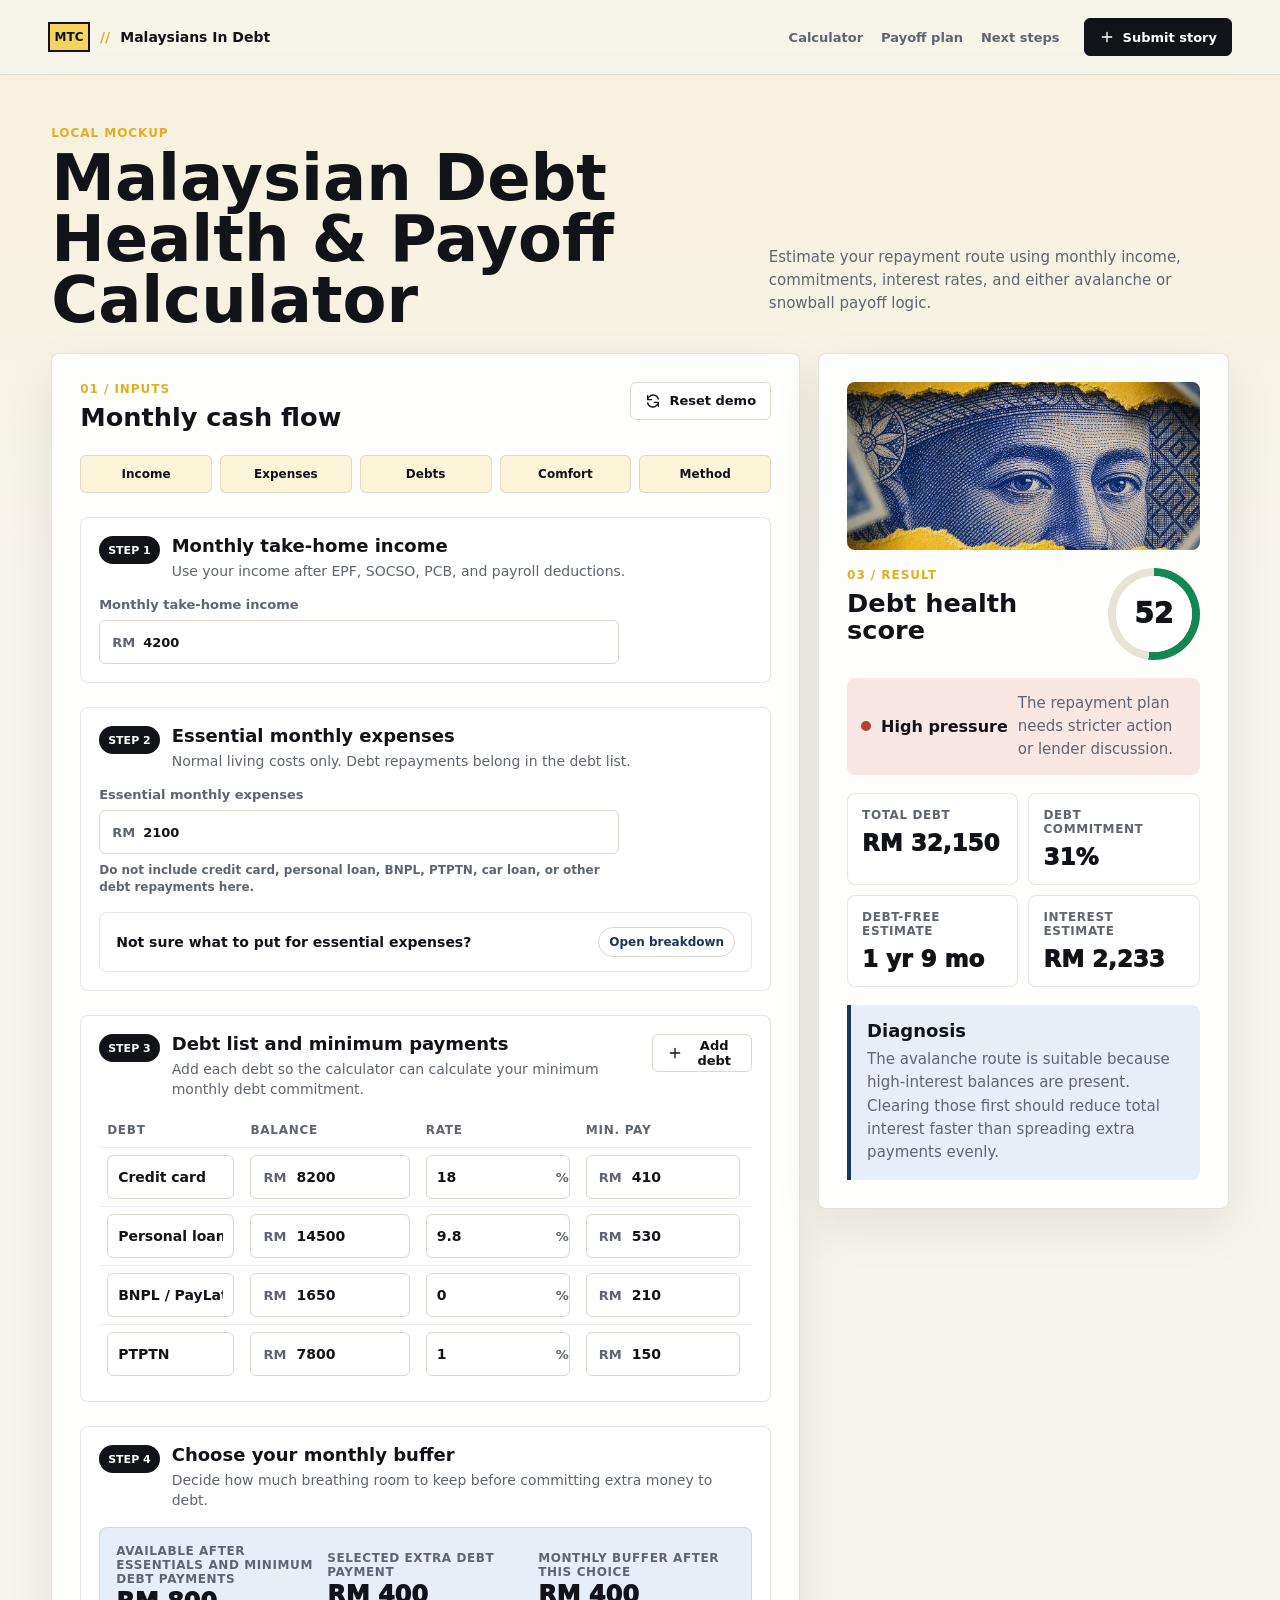
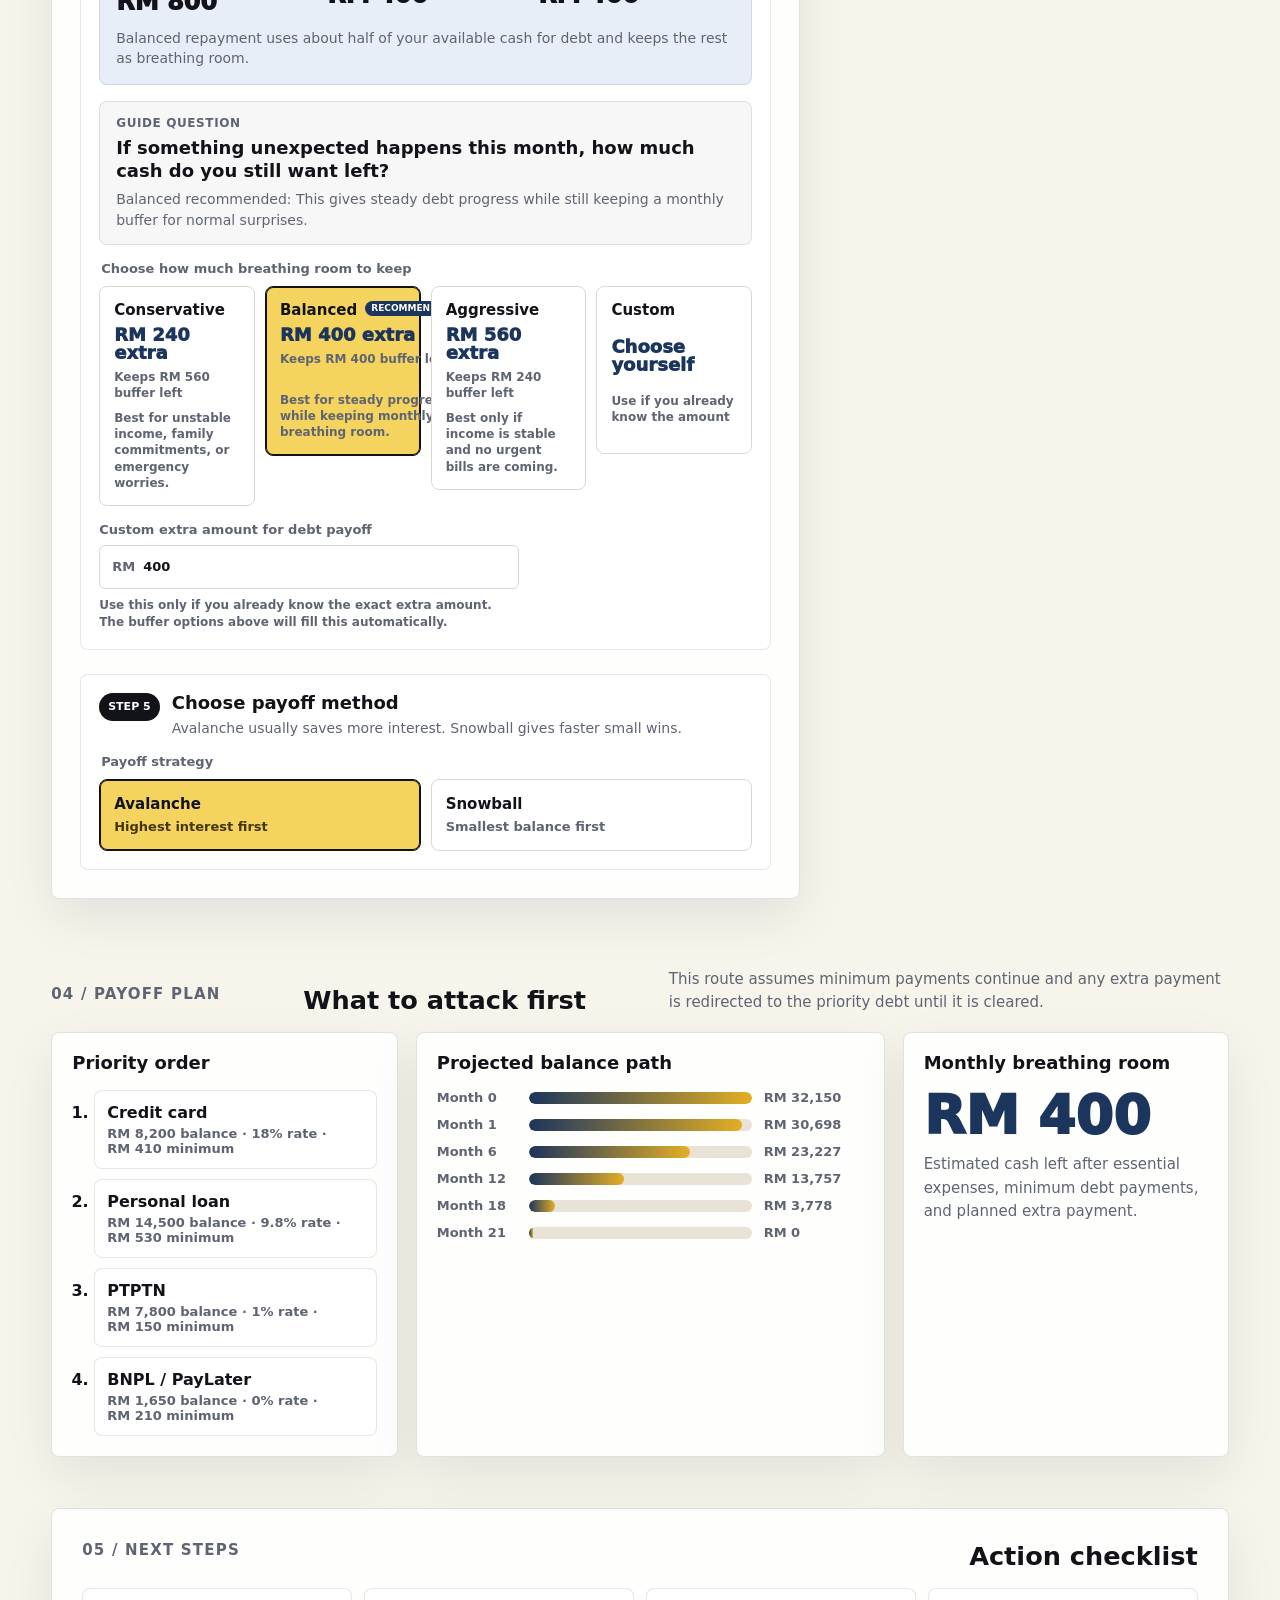
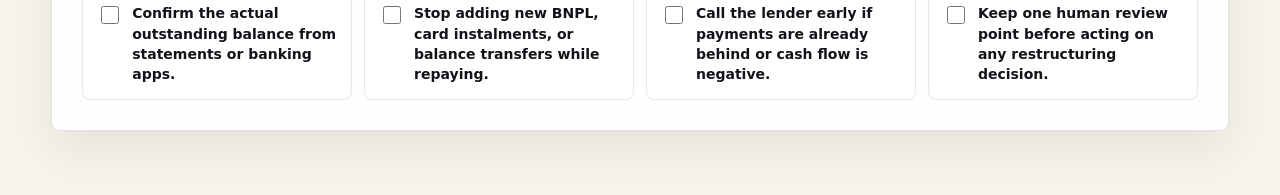
==== commit 2e797cbf: "Guide extra repayment by monthly buffer" ====
--- a/index.html
+++ b/index.html
@@ -220,8 +220,8 @@
                 <div class="step-heading">
                   <span>Step 4</span>
                   <div>
-                    <h3 id="comfort-step-title">Choose your repayment comfort</h3>
-                    <p>The calculator suggests options after checking your available cash.</p>
+                    <h3 id="comfort-step-title">Choose your monthly buffer</h3>
+                    <p>Decide how much breathing room to keep before committing extra money to debt.</p>
                   </div>
                 </div>
 
@@ -233,37 +233,59 @@
                   <div>
                     <span>Selected extra debt payment</span>
                     <strong id="selected-extra-payment">RM0</strong>
+                  </div>
+                  <div>
+                    <span>Monthly buffer after this choice</span>
+                    <strong id="selected-buffer-left">RM0</strong>
                   </div>
                   <p id="extra-payment-guidance">
                     Minimum debt payments are calculated from the debt list above.
                   </p>
                 </section>
 
+                <section class="buffer-question" aria-label="Monthly buffer guidance">
+                  <span>Guide question</span>
+                  <strong>If something unexpected happens this month, how much cash do you still want left?</strong>
+                  <p id="buffer-recommendation">The calculator will recommend a buffer style after reading your cash flow.</p>
+                </section>
+
                 <fieldset class="comfort-fieldset">
-                  <legend>Repayment comfort mode</legend>
+                  <legend>Choose how much breathing room to keep</legend>
                   <div class="comfort-options">
                     <label>
                       <input type="radio" name="repayment-mode" value="conservative" />
                       <span>
-                        <strong>Conservative</strong>
+                        <strong>
+                          Conservative
+                          <mark data-recommendation="conservative">Recommended</mark>
+                        </strong>
                         <em id="conservative-extra">RM0 extra</em>
                         <small id="conservative-buffer">Keeps more buffer</small>
+                        <b>Best for unstable income, family commitments, or emergency worries.</b>
                       </span>
                     </label>
                     <label>
                       <input type="radio" name="repayment-mode" value="balanced" checked />
                       <span>
-                        <strong>Balanced</strong>
+                        <strong>
+                          Balanced
+                          <mark data-recommendation="balanced">Recommended</mark>
+                        </strong>
                         <em id="balanced-extra">RM0 extra</em>
                         <small id="balanced-buffer">Keeps some breathing room</small>
+                        <b>Best for steady progress while keeping monthly breathing room.</b>
                       </span>
                     </label>
                     <label>
                       <input type="radio" name="repayment-mode" value="aggressive" />
                       <span>
-                        <strong>Aggressive</strong>
+                        <strong>
+                          Aggressive
+                          <mark data-recommendation="aggressive">Recommended</mark>
+                        </strong>
                         <em id="aggressive-extra">RM0 extra</em>
                         <small id="aggressive-buffer">Fastest, least buffer</small>
+                        <b>Best only if income is stable and no urgent bills are coming.</b>
                       </span>
                     </label>
                     <label>
@@ -283,7 +305,7 @@
                     <span>RM</span>
                     <input id="extra-payment" type="number" min="0" step="25" value="0" />
                   </div>
-                  <small>Leave as RM0 if unsure. Choosing Conservative, Balanced, or Aggressive will fill this for you.</small>
+                  <small>Use this only if you already know the exact extra amount. The buffer options above will fill this automatically.</small>
                 </label>
               </section>
 
--- a/debt-calculator.css
+++ b/debt-calculator.css
@@ -367,7 +367,8 @@
 }
 
 .expense-breakdown,
-.extra-guidance {
+.extra-guidance,
+.buffer-question {
   border: 1px solid rgba(17, 19, 24, 0.1);
   border-radius: 8px;
   background: var(--surface);
@@ -461,7 +462,7 @@
 
 .extra-guidance {
   display: grid;
-  grid-template-columns: repeat(2, minmax(0, 1fr));
+  grid-template-columns: repeat(3, minmax(0, 1fr));
   gap: 14px;
   align-items: center;
   padding: 16px;
@@ -482,6 +483,34 @@
 
 .extra-guidance.danger {
   background: var(--red-soft);
+}
+
+.buffer-question {
+  display: grid;
+  gap: 7px;
+  padding: 14px 16px;
+  background: rgba(17, 19, 24, 0.03);
+}
+
+.buffer-question span {
+  color: var(--muted);
+  font-size: 12px;
+  font-weight: 900;
+  letter-spacing: 0.05em;
+  text-transform: uppercase;
+}
+
+.buffer-question strong {
+  color: var(--ink);
+  font-size: 18px;
+  line-height: 1.25;
+}
+
+.buffer-question p {
+  margin: 0;
+  color: var(--muted);
+  font-size: 14px;
+  line-height: 1.45;
 }
 
 .strategy-fieldset,
@@ -563,7 +592,7 @@
 .comfort-options span {
   display: grid;
   gap: 7px;
-  min-height: 116px;
+  min-height: 168px;
   padding: 14px;
   border: 1px solid var(--line);
   border-radius: 8px;
@@ -572,8 +601,23 @@
 }
 
 .comfort-options strong {
+  display: flex;
+  align-items: flex-start;
+  justify-content: space-between;
+  gap: 8px;
   color: var(--ink);
   font-size: 15px;
+}
+
+.comfort-options mark {
+  padding: 3px 6px;
+  border-radius: 999px;
+  background: var(--blue);
+  color: #fff;
+  font-size: 9px;
+  line-height: 1;
+  font-weight: 900;
+  text-transform: uppercase;
 }
 
 .comfort-options em {
@@ -585,6 +629,13 @@
 }
 
 .comfort-options small {
+  color: var(--muted);
+  font-size: 12px;
+  line-height: 1.35;
+  font-weight: 700;
+}
+
+.comfort-options b {
   color: var(--muted);
   font-size: 12px;
   line-height: 1.35;
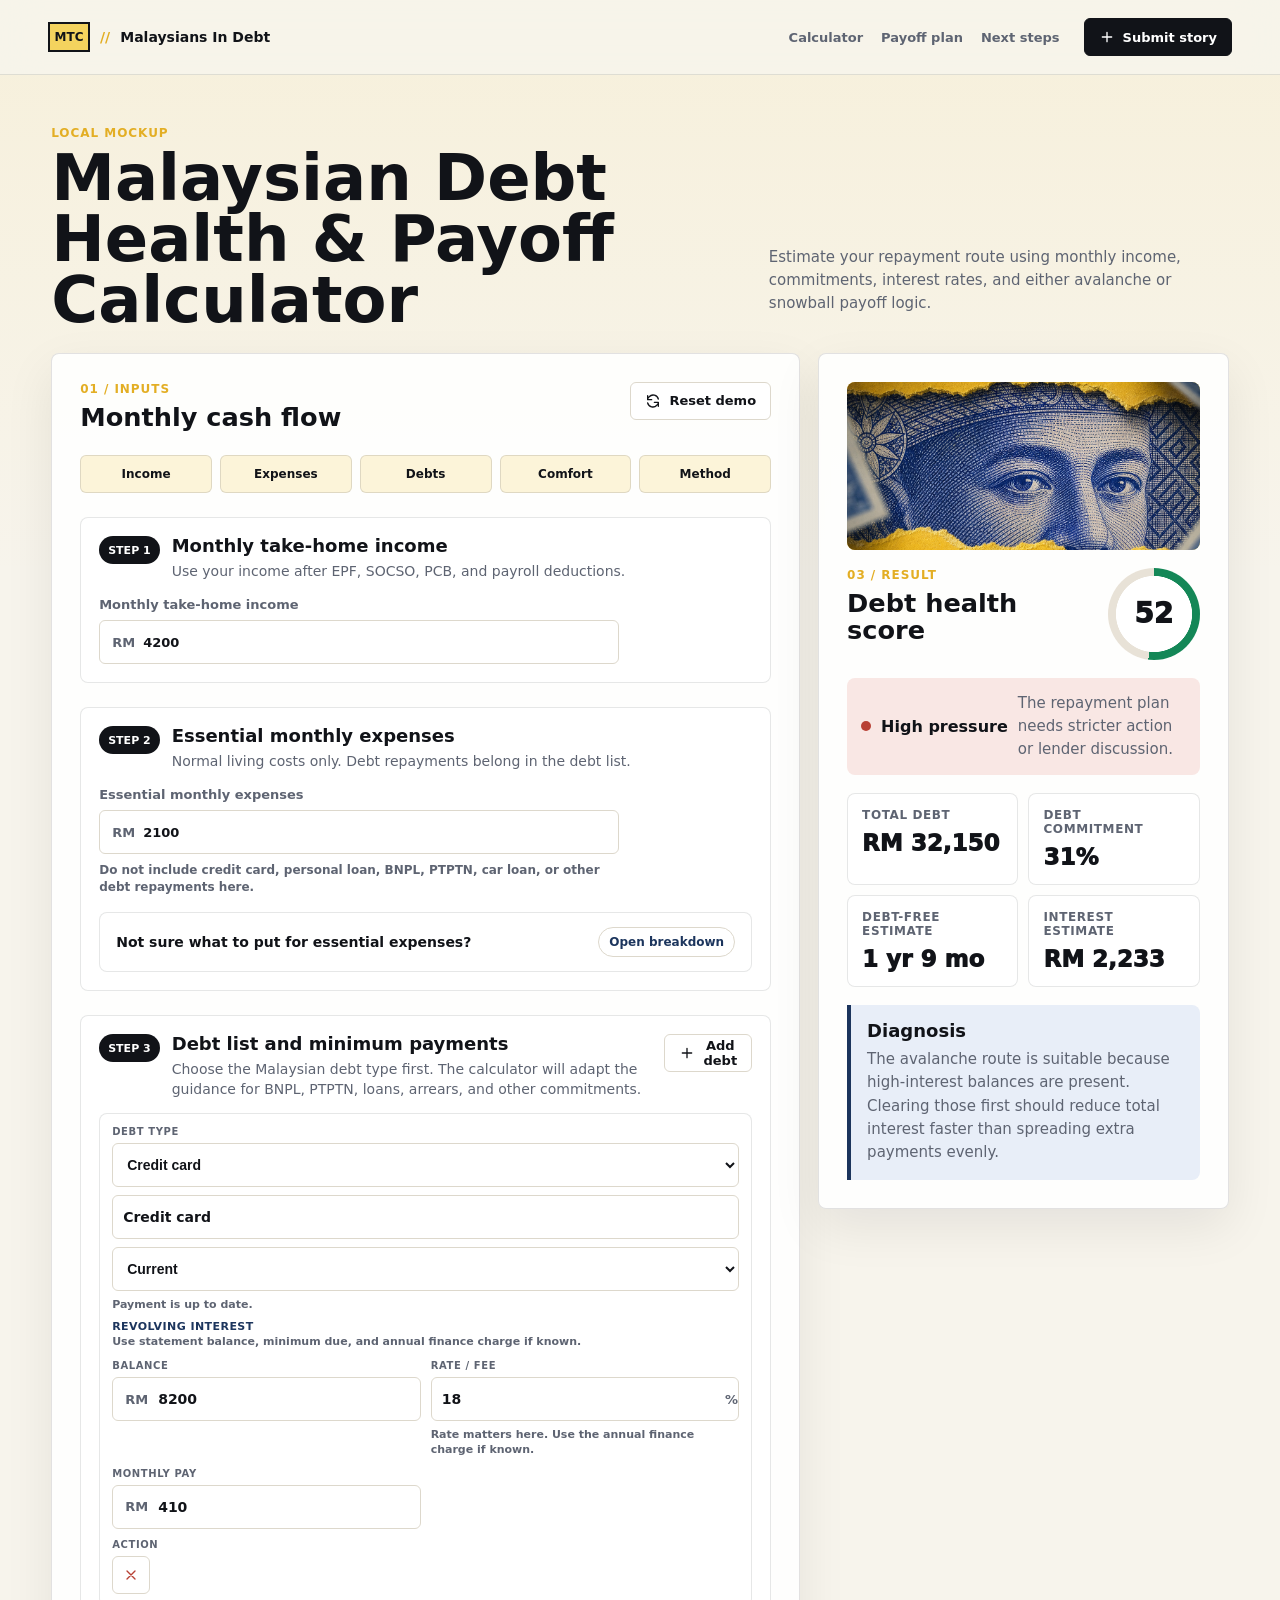
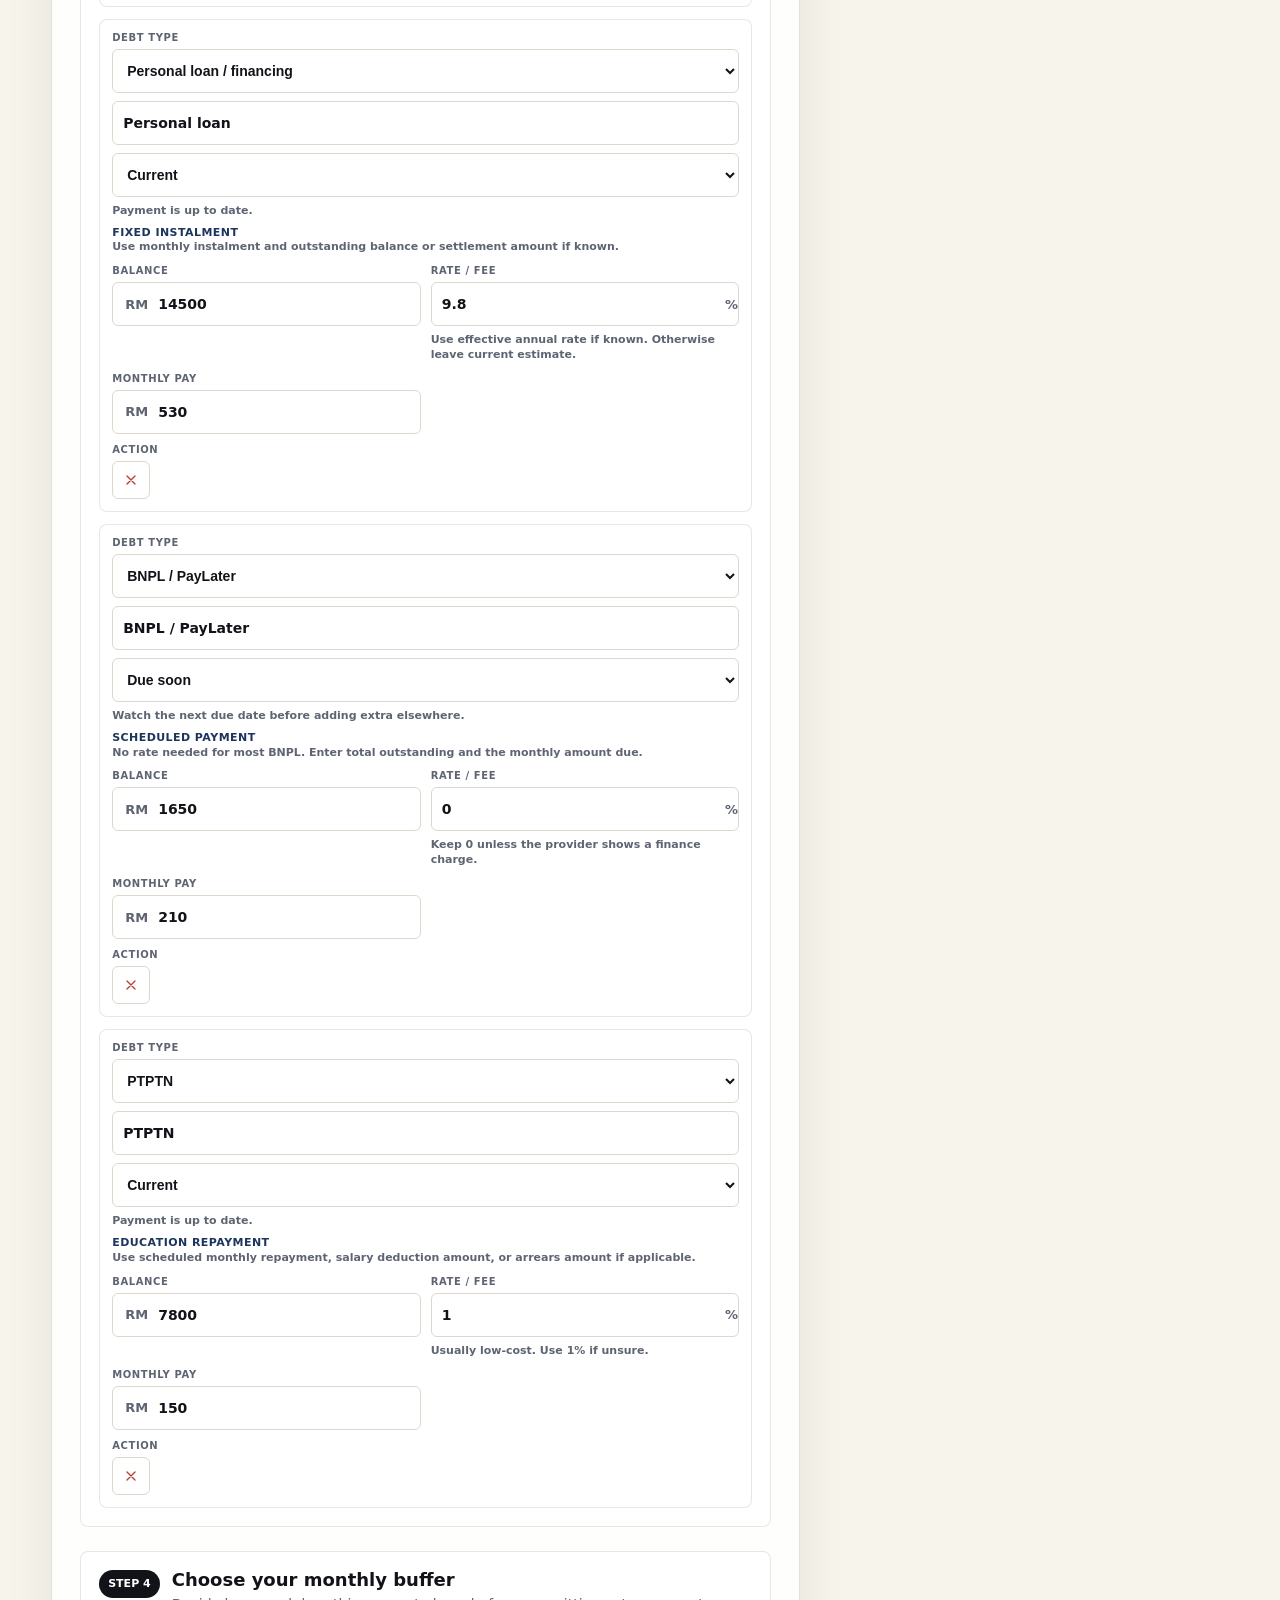
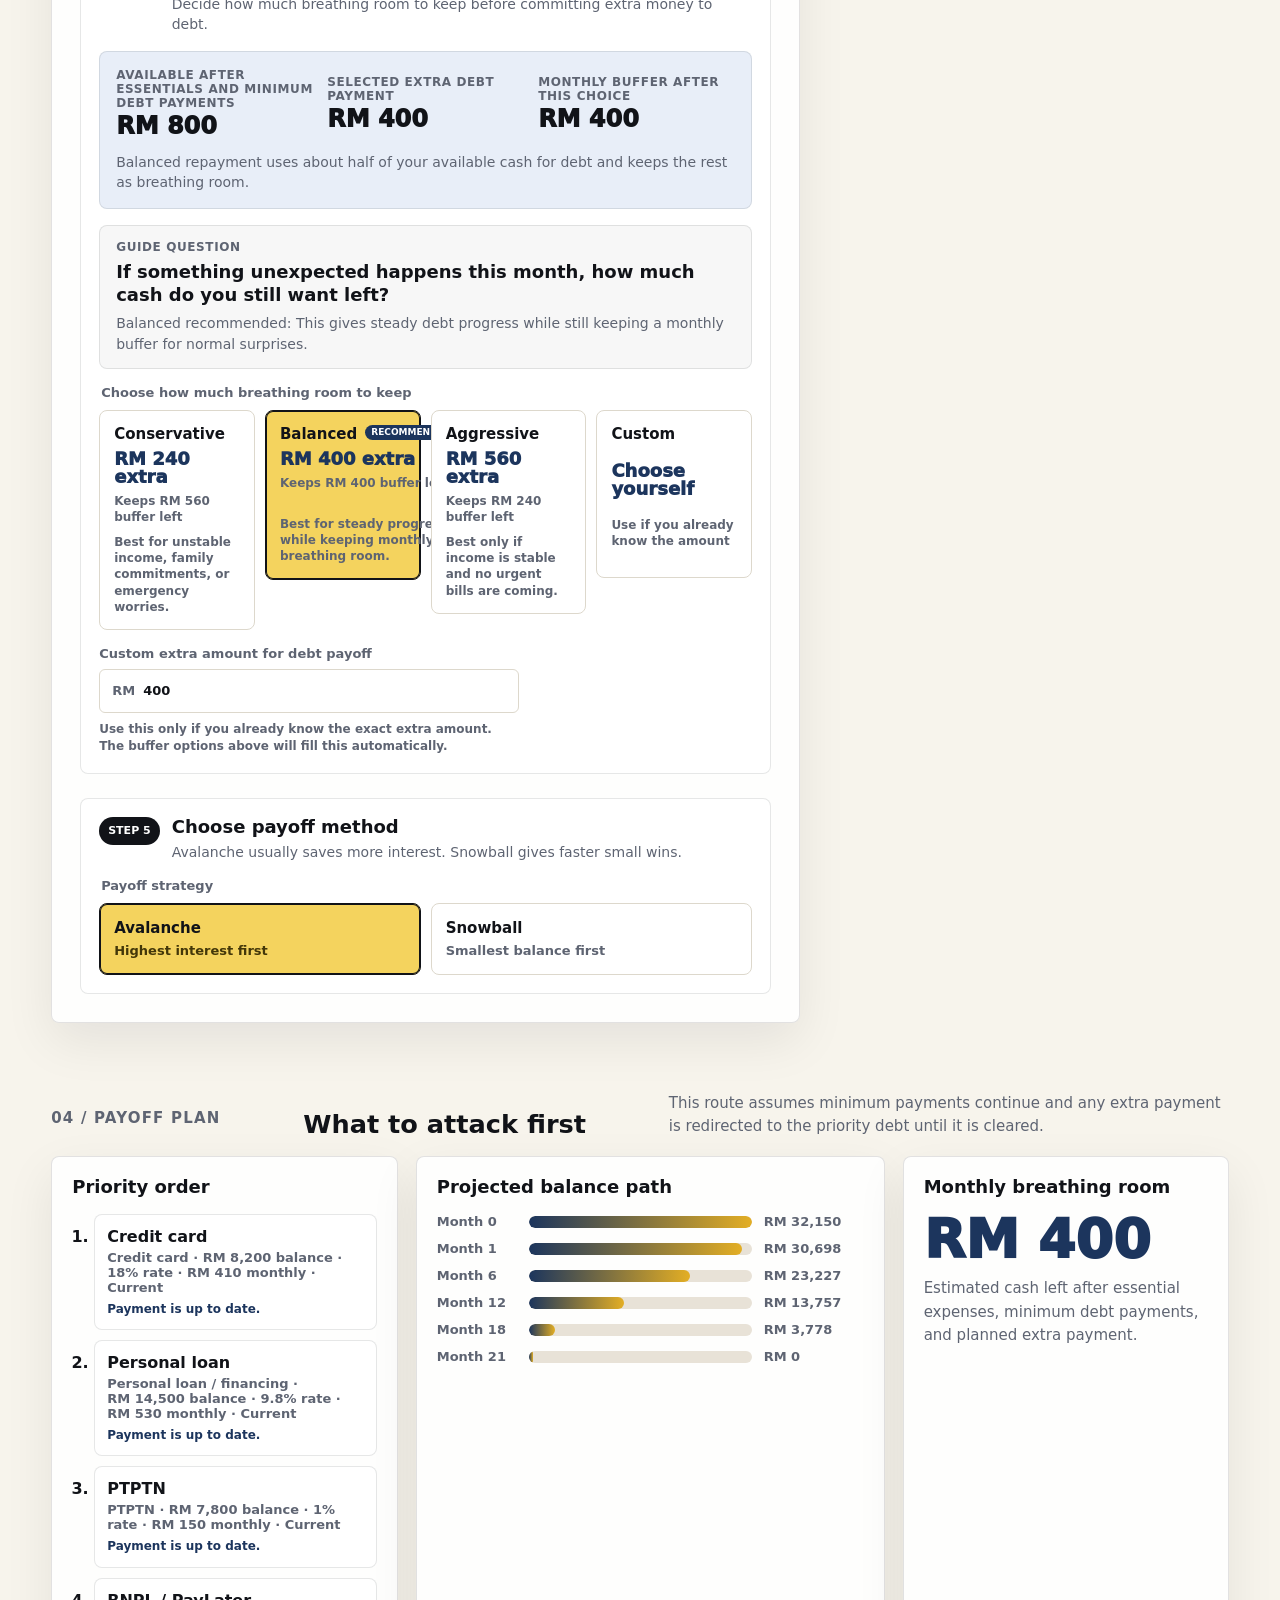
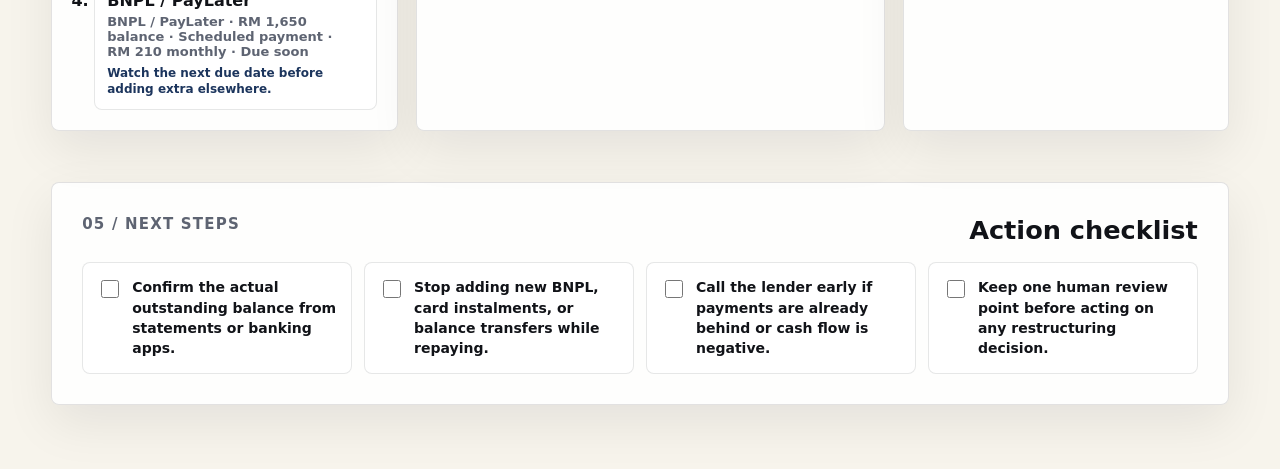
==== commit af2c85e5: "Add Malaysia debt type guidance" ====
--- a/index.html
+++ b/index.html
@@ -189,7 +189,7 @@
                     <span>Step 3</span>
                     <div>
                       <h3 id="debts-title">Debt list and minimum payments</h3>
-                      <p>Add each debt so the calculator can calculate your minimum monthly debt commitment.</p>
+                      <p>Choose the Malaysian debt type first. The calculator will adapt the guidance for BNPL, PTPTN, loans, arrears, and other commitments.</p>
                     </div>
                   </div>
                   <button class="secondary-button" type="button" id="add-debt">
@@ -204,10 +204,10 @@
                   <table class="debt-table">
                     <thead>
                       <tr>
-                        <th scope="col">Debt</th>
+                        <th scope="col">Debt type</th>
                         <th scope="col">Balance</th>
-                        <th scope="col">Rate</th>
-                        <th scope="col">Min. pay</th>
+                        <th scope="col">Rate / fee</th>
+                        <th scope="col">Monthly pay</th>
                         <th scope="col">Action</th>
                       </tr>
                     </thead>
--- a/debt-calculator.css
+++ b/debt-calculator.css
@@ -659,30 +659,65 @@
 
 .debt-table-wrap {
   width: 100%;
-  overflow-x: auto;
+  overflow: visible;
 }
 
 .debt-table {
   width: 100%;
-  min-width: 720px;
+  min-width: 0;
   border-collapse: collapse;
 }
 
-.debt-table th {
-  padding: 10px 8px;
-  color: var(--muted);
-  font-size: 12px;
+.debt-table thead {
+  display: none;
+}
+
+.debt-table,
+.debt-table tbody,
+.debt-table tr,
+.debt-table td {
+  display: block;
+  width: 100%;
+}
+
+.debt-table tbody {
+  display: grid;
+  gap: 12px;
+}
+
+.debt-table tr {
+  display: grid;
+  grid-template-columns: repeat(2, minmax(0, 1fr));
+  gap: 10px;
+  padding: 12px;
+  border: 1px solid rgba(17, 19, 24, 0.1);
+  border-radius: 8px;
+  background: var(--surface);
+}
+
+.debt-table td {
+  padding: 0;
+  border-top: 0;
+}
+
+.debt-table td::before {
+  content: attr(data-label);
+  display: block;
+  margin-bottom: 6px;
+  color: var(--muted);
+  font-size: 10px;
   font-weight: 900;
-  text-align: left;
+  letter-spacing: 0.06em;
   text-transform: uppercase;
-  letter-spacing: 0.06em;
-}
-
-.debt-table td {
-  padding: 7px 8px;
-  border-top: 1px solid rgba(17, 19, 24, 0.08);
-}
-
+}
+
+.debt-table td:first-child,
+.debt-table td:last-child {
+  grid-column: 1 / -1;
+}
+
+.debt-type-select,
+.status-select,
 .debt-name,
 .table-input input,
 .rate-field input {
@@ -691,12 +726,46 @@
   font-weight: 800;
 }
 
-.debt-name {
+.debt-type-select,
+.status-select {
+  width: 100%;
   min-height: 44px;
   border: 1px solid var(--line);
   border-radius: 6px;
   background: var(--surface);
   color: var(--ink);
+}
+
+.debt-name {
+  width: 100%;
+  margin-top: 8px;
+  min-height: 44px;
+  border: 1px solid var(--line);
+  border-radius: 6px;
+  background: var(--surface);
+  color: var(--ink);
+}
+
+.debt-status-inline {
+  margin-top: 8px;
+}
+
+.debt-helper,
+.field-hint {
+  display: block;
+  margin-top: 7px;
+  color: var(--muted);
+  font-size: 11px;
+  line-height: 1.35;
+  font-weight: 700;
+}
+
+.debt-helper strong {
+  display: block;
+  color: var(--blue);
+  font-size: 11px;
+  letter-spacing: 0.04em;
+  text-transform: uppercase;
 }
 
 .remove-debt {
@@ -880,6 +949,15 @@
   font-weight: 700;
 }
 
+.priority-list small {
+  display: block;
+  margin-top: 6px;
+  color: var(--blue);
+  font-size: 12px;
+  line-height: 1.35;
+  font-weight: 800;
+}
+
 .payoff-bars {
   display: grid;
   gap: 12px;
